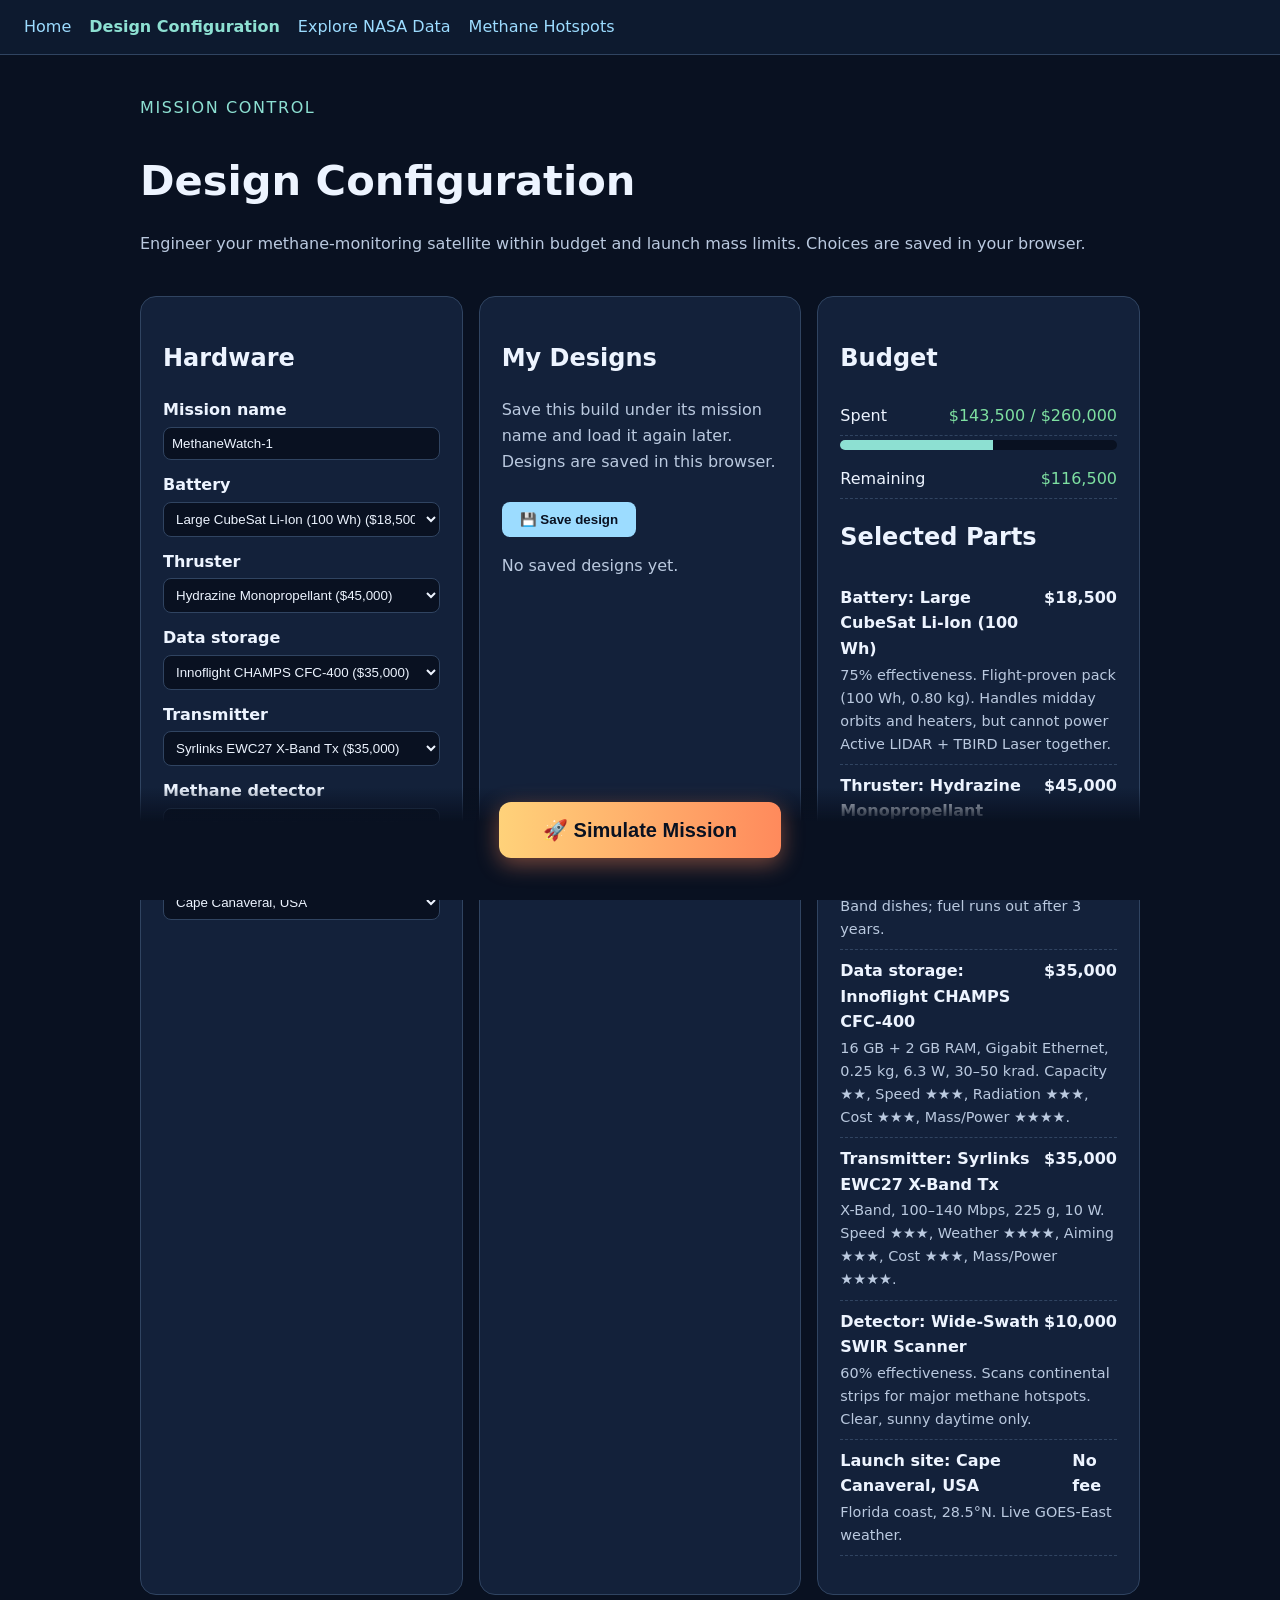
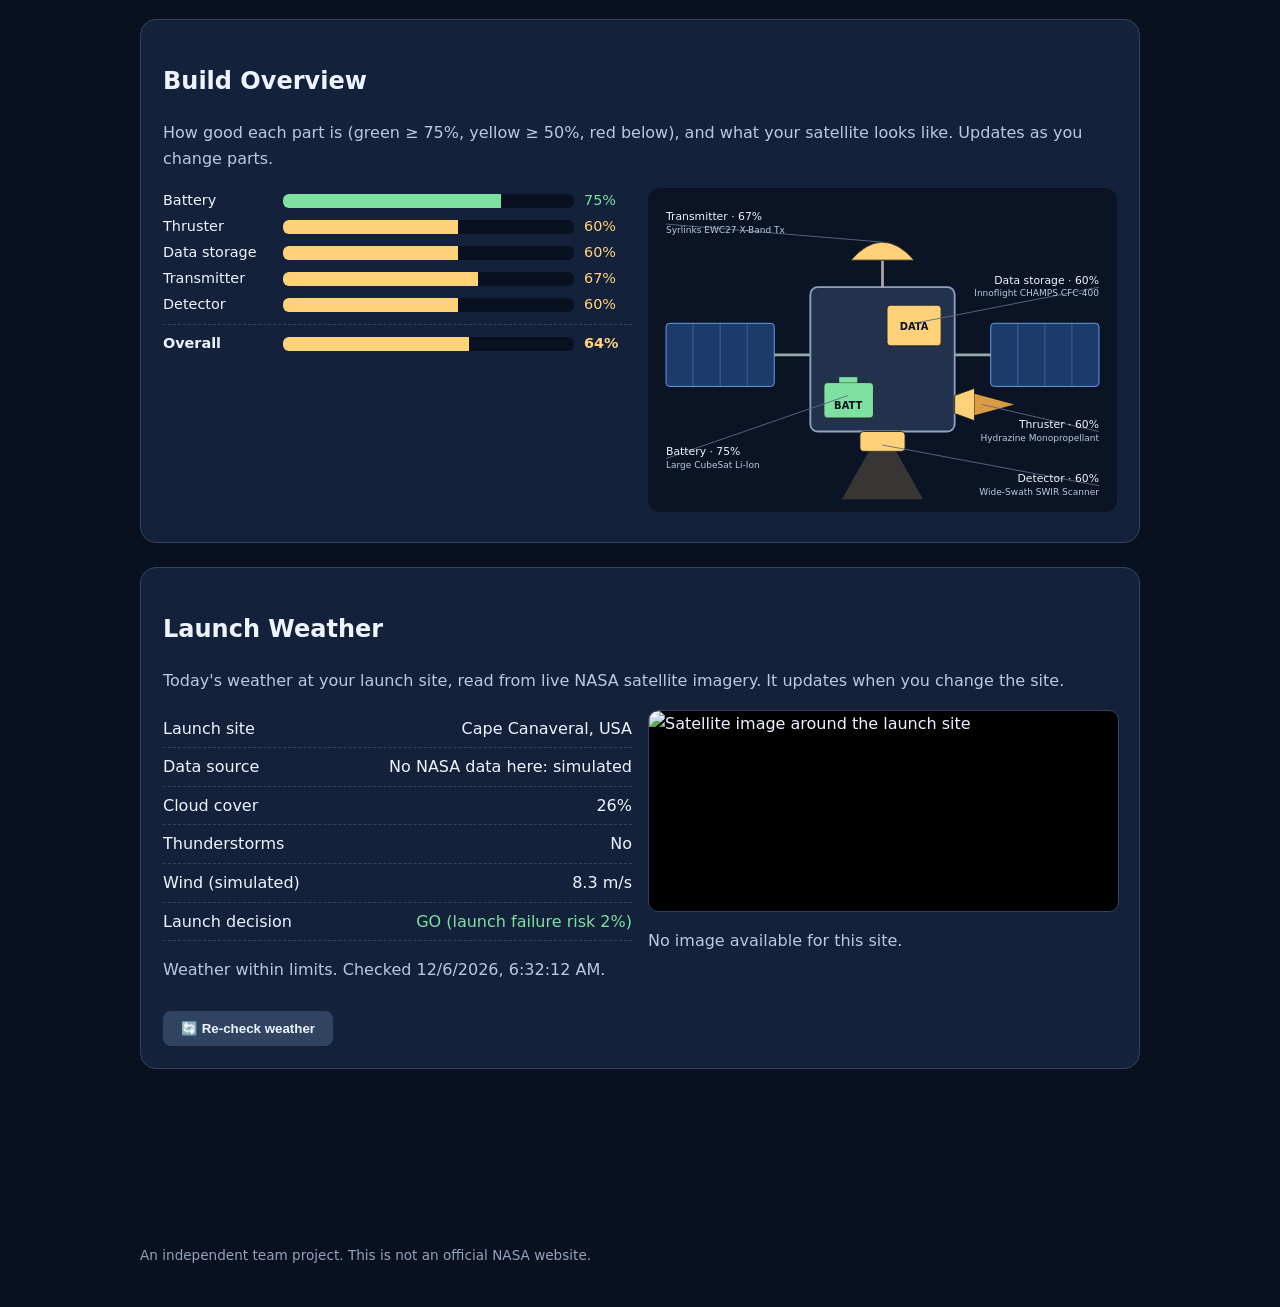
==== design.html @ 1fe0695a "Design page: larger, always-visible Simulate Mission button" ====
<!DOCTYPE html>
<html lang="en">
<head>
  <meta charset="UTF-8">
  <meta name="viewport" content="width=device-width, initial-scale=1">
  <title>Design Configuration | CurioFrontierX</title>
  <link rel="stylesheet" href="assets/styles.css">
</head>
<body>
  <nav>
    <a href="index.html">Home</a>
    <a href="design.html" class="active">Design Configuration</a>
    <a href="nasa-data.html">Explore NASA Data</a>
    <a href="methane.html">Methane Hotspots</a>
  </nav>
  <main>
    <p class="label">Mission Control</p>
    <h1>Design Configuration</h1>
    <p>Engineer your methane-monitoring satellite within budget and launch mass limits. Choices are saved in your browser.</p>

    <div class="grid">
      <section class="panel">
        <h2>Hardware</h2>
        <label for="missionName">Mission name</label>
        <input id="missionName" maxlength="40">
        <label for="battery">Battery</label>
        <select id="battery"></select>
        <label for="thruster">Thruster</label>
        <select id="thruster"></select>
        <label for="storage">Data storage</label>
        <select id="storage"></select>
        <label for="transmitter">Transmitter</label>
        <select id="transmitter"></select>
        <label for="detector">Methane detector</label>
        <select id="detector"></select>
        <label for="site">Launch site</label>
        <select id="site"></select>
      </section>

      <section class="panel">
        <h2>My Designs</h2>
        <p class="muted">Save this build under its mission name and load it again later. Designs are saved in this browser.</p>
        <button id="saveNamedBtn">💾 Save design</button>
        <div id="library"></div>
      </section>

      <section class="panel">
        <h2>Budget</h2>
        <div class="stat"><span>Spent</span><span id="costText"></span></div>
        <div class="bar"><div id="costBar"></div></div>
        <div class="stat"><span>Remaining</span><span id="remainingText"></span></div>

        <h2>Selected Parts</h2>
        <div id="parts"></div>
        <p id="compat" class="bad"></p>
      </section>
    </div>

    <section class="panel">
      <h2>Build Overview</h2>
      <p class="muted">How good each part is (green ≥ 75%, yellow ≥ 50%, red below), and what your satellite looks like. Updates as you change parts.</p>
      <div class="grid">
        <div id="ratings"></div>
        <div id="satDiagram"></div>
      </div>
    </section>

    <section class="panel">
      <h2>Launch Weather</h2>
      <p class="muted">Today's weather at your launch site, read from live NASA satellite imagery. It updates when you change the site.</p>
      <div class="grid">
        <div>
          <div class="stat"><span>Launch site</span><span id="siteText">—</span></div>
          <div class="stat"><span>Data source</span><span id="wSrc">—</span></div>
          <div class="stat"><span>Cloud cover</span><span id="wCloud">—</span></div>
          <div class="stat"><span>Thunderstorms</span><span id="wStorm">—</span></div>
          <div class="stat"><span>Wind (simulated)</span><span id="wWind">—</span></div>
          <div class="stat"><span>Launch decision</span><span id="wVerdict">—</span></div>
          <p id="wReasons" class="muted"></p>
          <button id="weatherBtn" class="secondary">🔄 Re-check weather</button>
        </div>
        <div>
          <img id="wImg" class="map" alt="Satellite image around the launch site">
          <p id="wImgNote" class="muted"></p>
        </div>
      </div>
    </section>

    <div class="launch-bar">
      <button id="simulateBtn" class="big-btn">🚀 Simulate Mission</button>
      <p class="toast" id="toast"></p>
    </div>

    <footer>An independent team project. This is not an official NASA website.</footer>
  </main>
  <script src="assets/sites.js"></script>
  <script src="assets/parts.js"></script>
  <script src="assets/sat-diagram.js"></script>
  <script src="assets/nasa-weather.js"></script>
  <script src="assets/design.js"></script>
  <script src="assets/design-library.js"></script>
</body>
</html>
---- assets/styles.css ----
body { margin: 0; background: #091121; color: #edf4ff; font-family: system-ui, sans-serif; line-height: 1.6; }
main { max-width: 1000px; margin: auto; padding: 40px 24px; }
nav { display: flex; gap: 18px; padding: 14px 24px; background: #0d1a2f; border-bottom: 1px solid #304461; }
nav a { color: #9cdcff; text-decoration: none; }
nav a.active { color: #8de0d2; font-weight: bold; }
h1 { font-size: clamp(1.8rem, 4vw, 2.6rem); margin-bottom: 4px; }
p, .muted { color: #bac9df; }
.label { color: #8de0d2; letter-spacing: .1em; text-transform: uppercase; margin: 0; }
.panel { margin-top: 24px; padding: 22px; background: #13213a; border: 1px solid #304461; border-radius: 16px; }
.grid { display: grid; grid-template-columns: repeat(auto-fit, minmax(260px, 1fr)); gap: 16px; }
label { display: block; margin-top: 12px; font-weight: 600; }
select, input { width: 100%; box-sizing: border-box; margin-top: 4px; padding: 8px; background: #091121; color: #edf4ff; border: 1px solid #304461; border-radius: 8px; }
input[type=checkbox] { width: auto; }
button { margin: 12px 10px 0 0; padding: 10px 18px; background: #9cdcff; color: #091121; border: 0; border-radius: 8px; font-weight: bold; cursor: pointer; }
button.secondary { background: #304461; color: #edf4ff; }
.stat { display: flex; justify-content: space-between; border-bottom: 1px dashed #304461; padding: 6px 0; }
.ok { color: #7ee0a1; } .bad { color: #ff8a8a; } .warn { color: #ffd27a; }
.bar { height: 10px; background: #091121; border-radius: 6px; overflow: hidden; margin: 4px 0 10px; }
.bar > div { height: 100%; background: #8de0d2; transition: width .2s; }
.part { padding: 8px 0; border-bottom: 1px dashed #304461; }
.part-head { display: flex; justify-content: space-between; font-weight: 600; }
.part p { margin: 2px 0 0; font-size: .9rem; }
button:disabled { opacity: .5; cursor: default; }
.legend { margin-top: 14px; padding: 14px 16px; background: #0d1a2f; border: 1px solid #304461; border-radius: 12px; }
.small { font-size: .75rem; }
.rating { display: grid; grid-template-columns: 110px 1fr 48px; align-items: center; gap: 10px; font-size: .9rem; }
.rating .bar { height: 14px; margin: 6px 0; }
.rating.overall { font-weight: bold; border-top: 1px dashed #304461; margin-top: 6px; padding-top: 6px; }
.toast { min-height: 1.4em; color: #8de0d2; }
/* Main call to action: sticks to the bottom of the screen so it's always visible. */
.launch-bar { position: sticky; bottom: 0; z-index: 10; margin-top: 24px; padding: 14px 0; text-align: center;
  background: linear-gradient(to top, #091121 70%, rgba(9, 17, 33, 0)); }
.launch-bar .toast { margin: 6px 0 0; }
.big-btn { margin: 0; padding: 16px 44px; font-size: 1.25rem; border-radius: 12px; color: #091121;
  background: linear-gradient(90deg, #ffd27a, #ff8a5c); box-shadow: 0 6px 22px rgba(255, 138, 92, .45);
  transition: transform .15s, box-shadow .15s; animation: pulse 2.4s ease-in-out infinite; }
.big-btn:hover { transform: translateY(-2px) scale(1.03); box-shadow: 0 10px 28px rgba(255, 138, 92, .6); }
@keyframes pulse { 50% { box-shadow: 0 6px 32px rgba(255, 138, 92, .75); } }
@media (prefers-reduced-motion: reduce) { .big-btn { animation: none; transition: none; } }
.map { width: 100%; border-radius: 10px; border: 1px solid #304461; background: #000; min-height: 200px; display: block; }
footer { margin-top: 40px; color: #92a4bd; font-size: .85rem; }
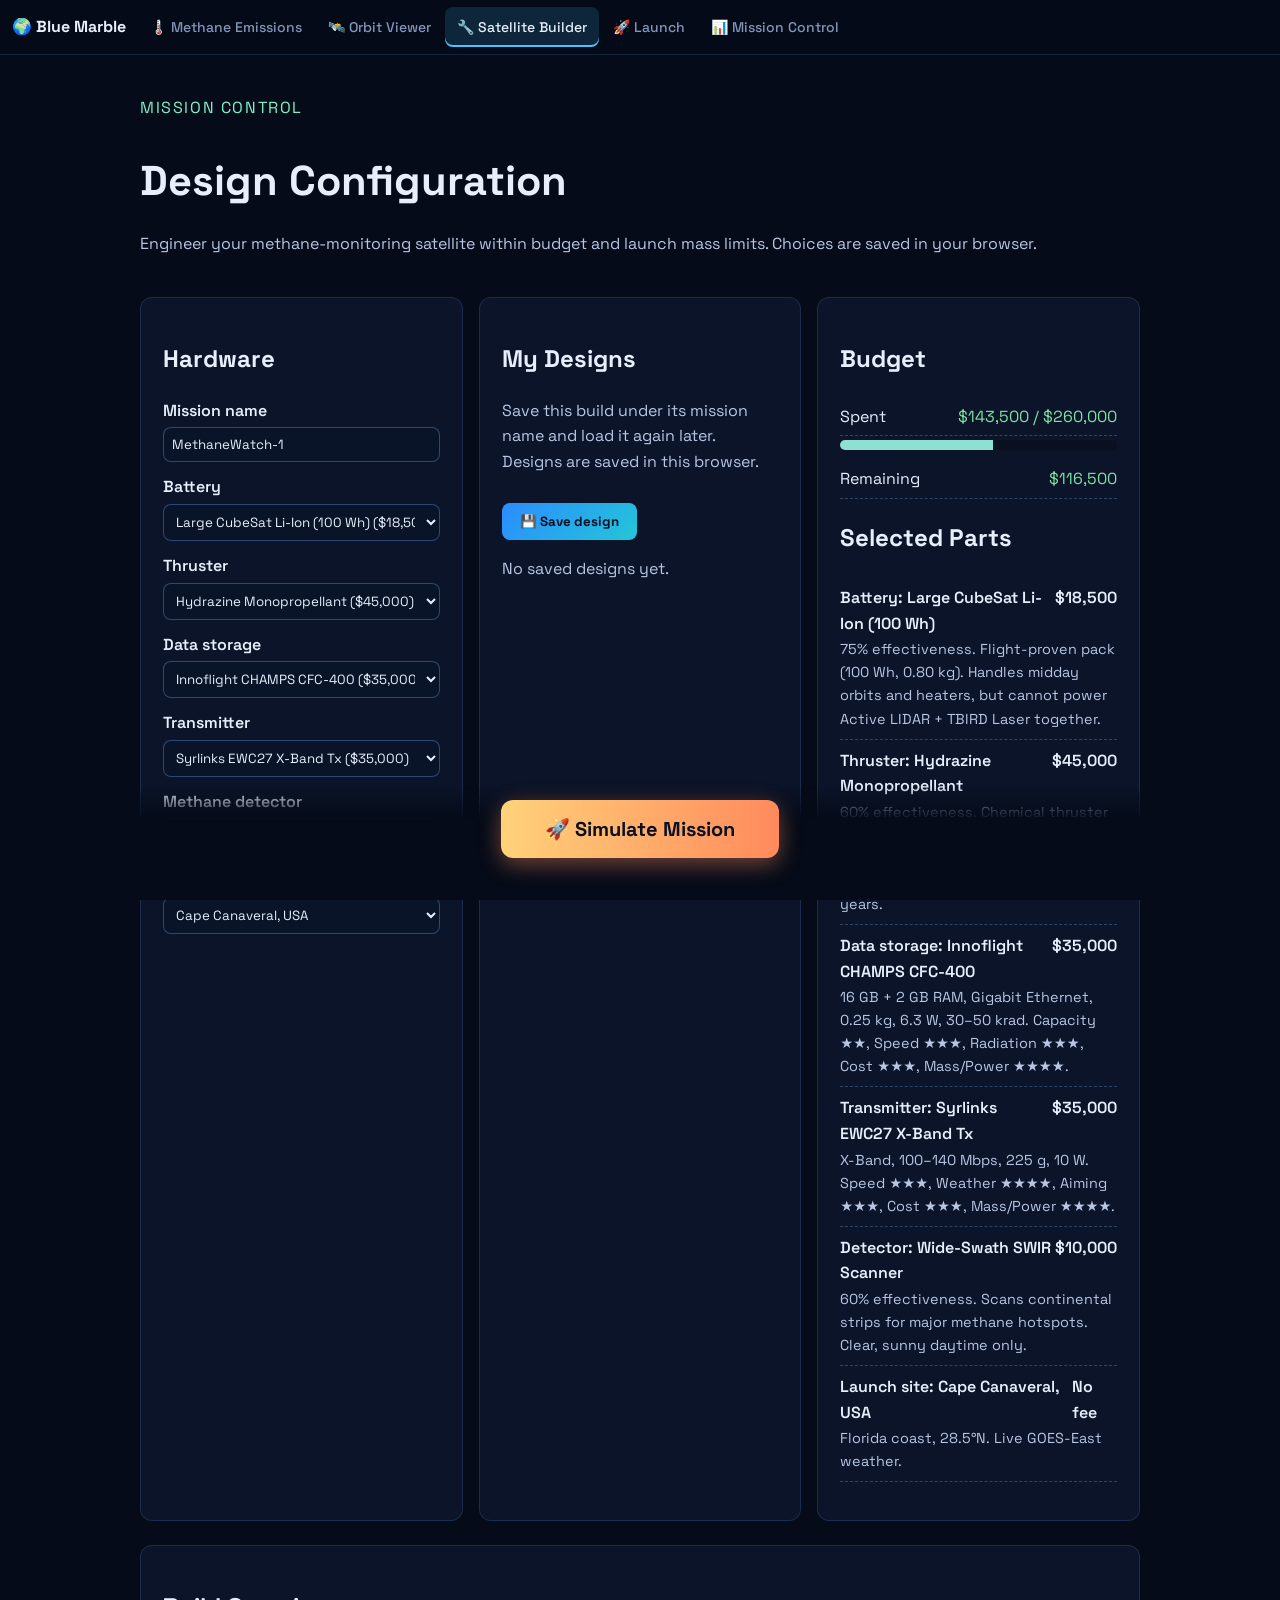
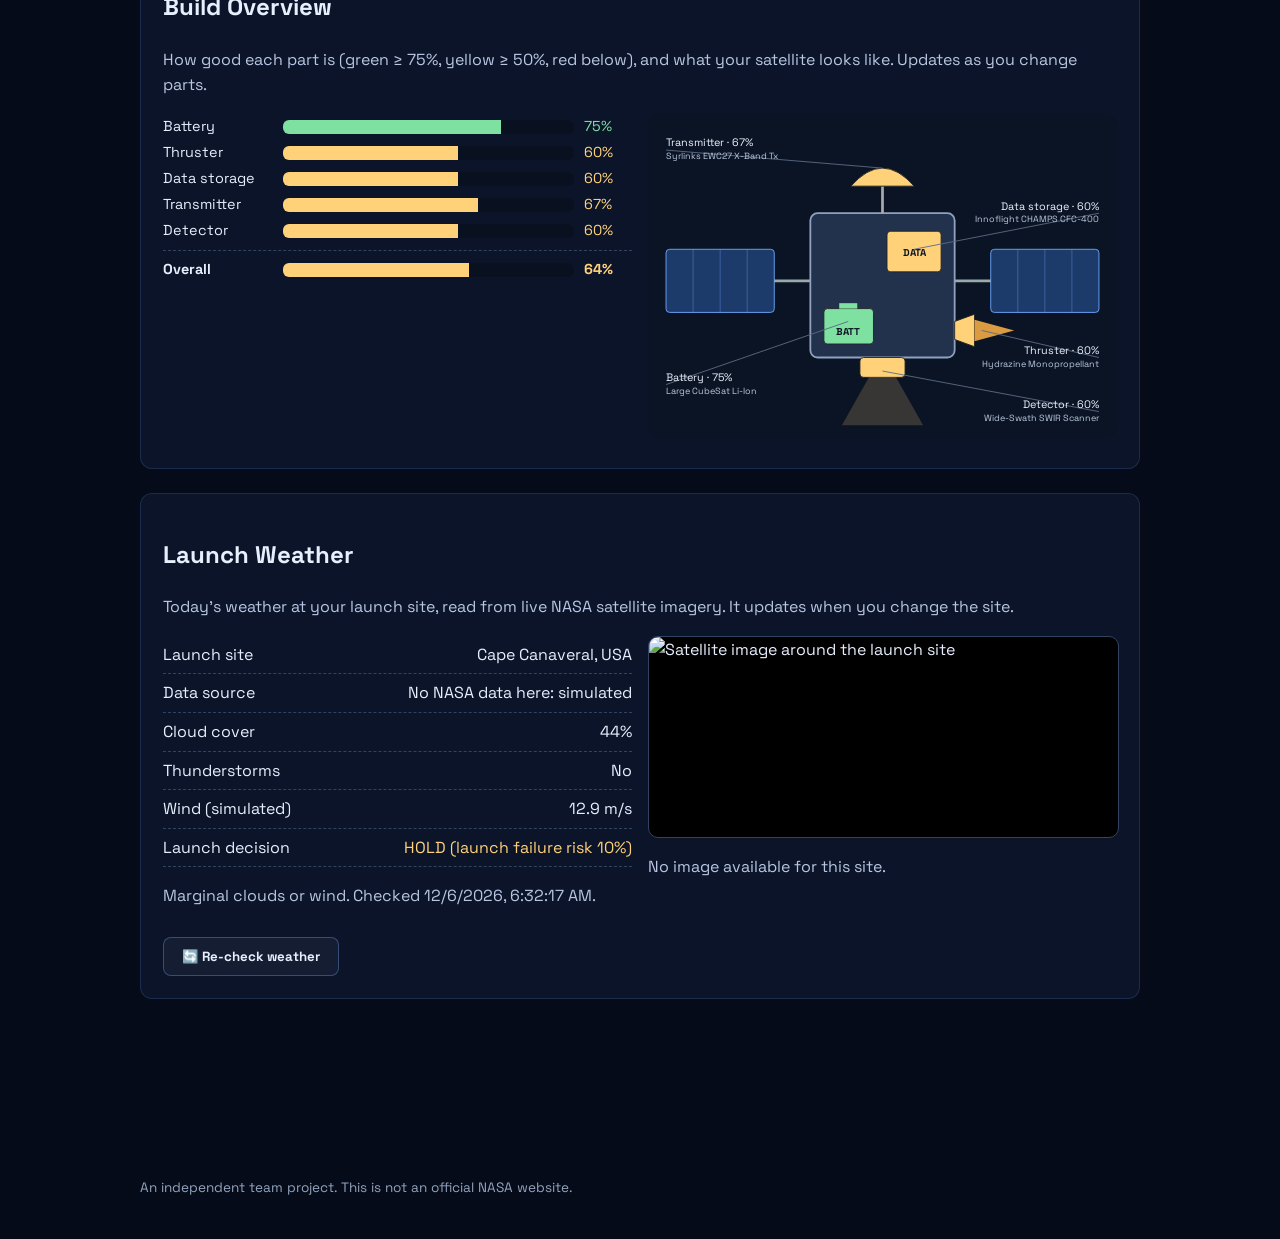
==== commit d02a1e7b: "Design page: match simulation page top bar, tabs and theme" ====
--- a/design.html
+++ b/design.html
@@ -3,16 +3,24 @@
 <head>
   <meta charset="UTF-8">
   <meta name="viewport" content="width=device-width, initial-scale=1">
-  <title>Design Configuration | CurioFrontierX</title>
+  <title>Satellite Builder | Blue Marble</title>
+  <link rel="preconnect" href="https://fonts.googleapis.com">
+  <link rel="preconnect" href="https://fonts.gstatic.com" crossorigin>
+  <link href="https://fonts.googleapis.com/css2?family=Space+Grotesk:wght@400;500;600;700&family=JetBrains+Mono:wght@400;600&display=swap" rel="stylesheet">
   <link rel="stylesheet" href="assets/styles.css">
 </head>
-<body>
-  <nav>
-    <a href="index.html">Home</a>
-    <a href="design.html" class="active">Design Configuration</a>
-    <a href="nasa-data.html">Explore NASA Data</a>
-    <a href="methane.html">Methane Hotspots</a>
-  </nav>
+<body class="game-theme">
+  <!-- Same top bar as simulation.html. Tabs open the simulation on that view (simulation.html?view=...). -->
+  <header class="topbar">
+    <a class="brand" href="index.html" title="Mission: Blue Marble start page">🌍 <span>Blue Marble</span></a>
+    <nav class="tabs" aria-label="Game views">
+      <a class="tab-link" href="simulation.html?view=map">🌡️ <span>Methane Emissions</span></a>
+      <a class="tab-link" href="simulation.html?view=orbit">🛰️ <span>Orbit Viewer</span></a>
+      <a class="tab-link on" href="design.html" aria-current="page">🔧 <span>Satellite Builder</span></a>
+      <a class="tab-link" href="simulation.html?view=launch">🚀 <span>Launch</span></a>
+      <a class="tab-link" href="simulation.html?view=ops">📊 <span>Mission Control</span></a>
+    </nav>
+  </header>
   <main>
     <p class="label">Mission Control</p>
     <h1>Design Configuration</h1>
--- a/assets/styles.css
+++ b/assets/styles.css
@@ -39,3 +39,28 @@
 @media (prefers-reduced-motion: reduce) { .big-btn { animation: none; transition: none; } }
 .map { width: 100%; border-radius: 10px; border: 1px solid #304461; background: #000; min-height: 200px; display: block; }
 footer { margin-top: 40px; color: #92a4bd; font-size: .85rem; }
+
+/* ===== Game theme: matches simulation/css/sim.css (used by design.html) ===== */
+.game-theme { --bg: #050b18; --panel: rgba(12, 22, 44, 0.92); --line: rgba(120, 170, 255, 0.16);
+  --line-strong: rgba(120, 170, 255, 0.34); --text: #e7eefc; --muted: #8396ba; --accent: #4cc3ff;
+  background: var(--bg); color: var(--text); font-family: 'Space Grotesk', system-ui, sans-serif; }
+.game-theme p, .game-theme .muted { color: #b8c6e2; }
+.game-theme .label { color: #7cf2c8; }
+.game-theme .panel { background: var(--panel); border-color: var(--line); border-radius: 12px; }
+.game-theme select, .game-theme input { background: #0a1428; border-color: var(--line-strong); color: var(--text); font-family: inherit; }
+.game-theme button { font-family: inherit; }
+.game-theme button:not(.big-btn):not(.secondary) { background: linear-gradient(135deg, #2b8cff, #23c6d8); color: #031026; }
+.game-theme button.secondary { background: rgba(255, 255, 255, .04); color: var(--text); border: 1px solid var(--line-strong); }
+.game-theme .launch-bar { background: linear-gradient(to top, #050b18 70%, rgba(5, 11, 24, 0)); }
+
+/* Top bar and tabs (same look as the simulation page) */
+.topbar { position: sticky; top: 0; z-index: 1000; display: flex; align-items: center; gap: 12px; height: 54px; padding: 0 12px;
+  background: rgba(5, 11, 24, .96); border-bottom: 1px solid var(--line); backdrop-filter: blur(10px); }
+.topbar .brand { font-weight: 700; font-size: 16px; white-space: nowrap; color: var(--text); text-decoration: none; }
+.topbar .brand:hover span { text-decoration: underline; }
+.topbar nav.tabs { display: flex; gap: 2px; flex: 1; padding: 0; background: none; border: 0; overflow-x: auto; scrollbar-width: none; }
+.topbar nav.tabs::-webkit-scrollbar { display: none; }
+.topbar .tab-link { display: inline-flex; align-items: center; gap: 4px; padding: 9px 12px; border-radius: 8px; white-space: nowrap;
+  color: var(--muted); font-weight: 500; font-size: 14px; text-decoration: none; }
+.topbar .tab-link:hover { color: var(--text); background: rgba(255, 255, 255, .04); }
+.topbar .tab-link.on { color: var(--text); background: rgba(76, 195, 255, .15); box-shadow: inset 0 -2px 0 var(--accent); }
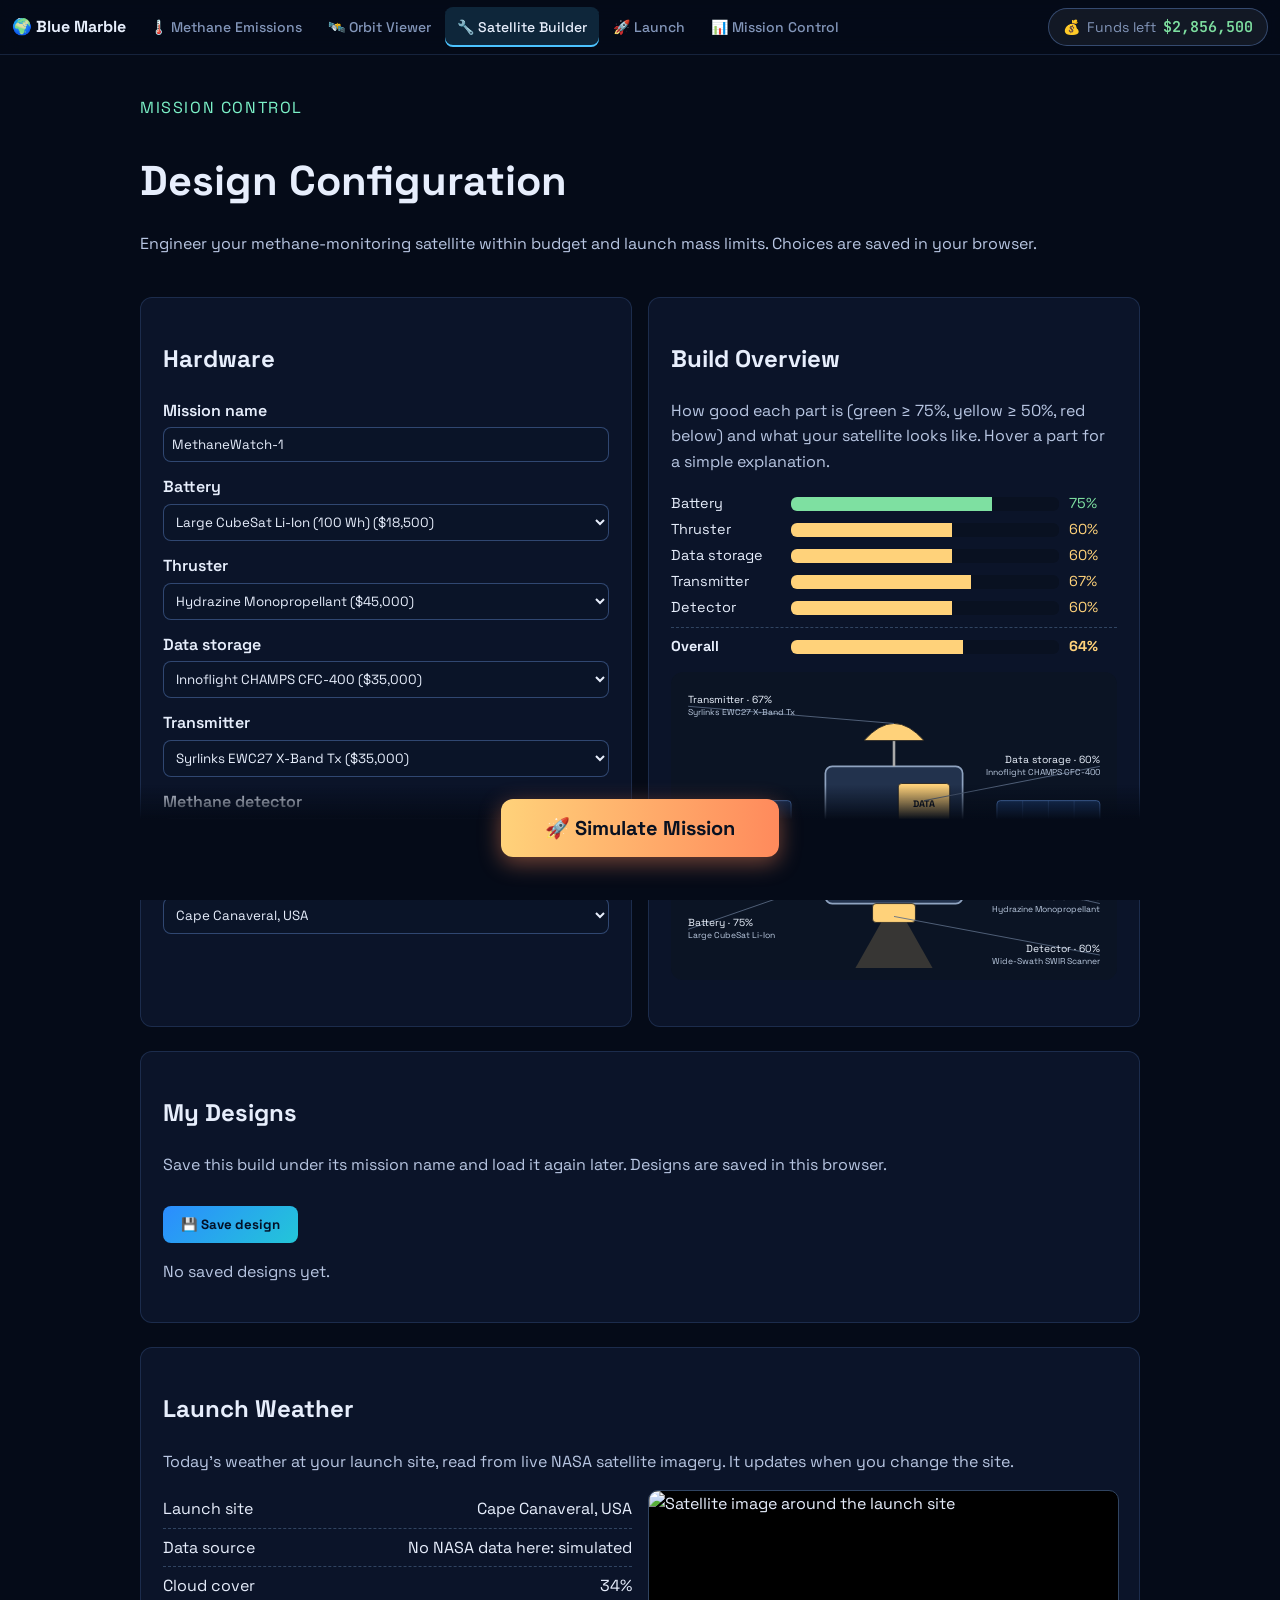
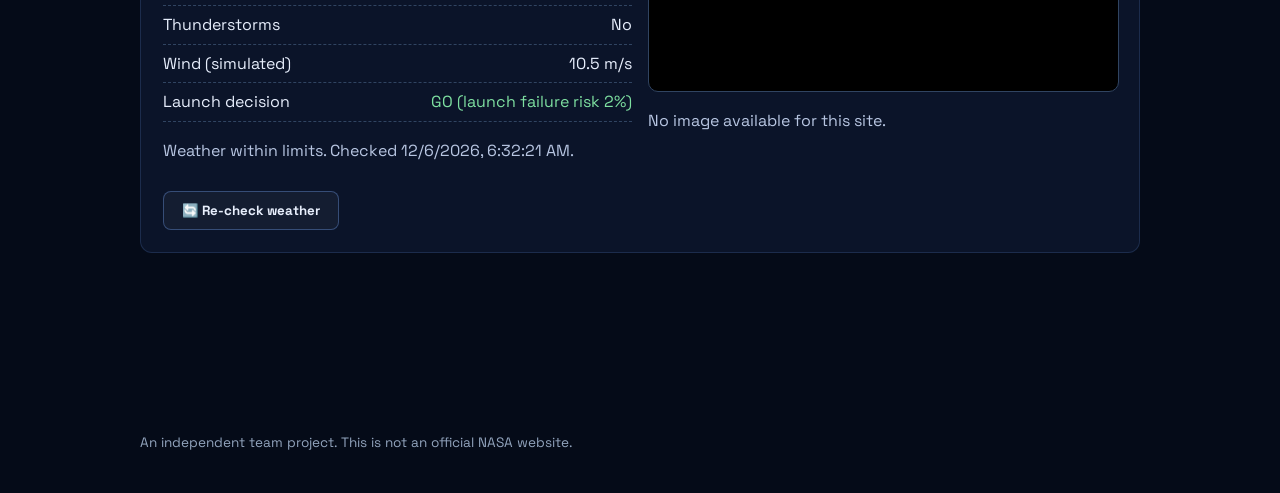
==== commit 1ac1ffbf: "Design page: shared agency budget in top bar, hover notes for parts, simpler layout" ====
--- a/design.html
+++ b/design.html
@@ -20,6 +20,11 @@
       <a class="tab-link" href="simulation.html?view=launch">🚀 <span>Launch</span></a>
       <a class="tab-link" href="simulation.html?view=ops">📊 <span>Mission Control</span></a>
     </nav>
+    <div class="budget-pill" id="topBudgetPill" title="Agency funds left after parts">
+      <span>💰</span>
+      <span class="budget-label">Funds left</span>
+      <b id="topBudget" class="mono">—</b>
+    </div>
   </header>
   <main>
     <p class="label">Mission Control</p>
@@ -46,31 +51,19 @@
       </section>
 
       <section class="panel">
-        <h2>My Designs</h2>
-        <p class="muted">Save this build under its mission name and load it again later. Designs are saved in this browser.</p>
-        <button id="saveNamedBtn">💾 Save design</button>
-        <div id="library"></div>
-      </section>
-
-      <section class="panel">
-        <h2>Budget</h2>
-        <div class="stat"><span>Spent</span><span id="costText"></span></div>
-        <div class="bar"><div id="costBar"></div></div>
-        <div class="stat"><span>Remaining</span><span id="remainingText"></span></div>
-
-        <h2>Selected Parts</h2>
-        <div id="parts"></div>
+        <h2>Build Overview</h2>
+        <p class="muted">How good each part is (green ≥ 75%, yellow ≥ 50%, red below) and what your satellite looks like. Hover a part for a simple explanation.</p>
+        <div id="ratings"></div>
+        <div id="satDiagram" style="margin-top:12px"></div>
         <p id="compat" class="bad"></p>
       </section>
     </div>
 
     <section class="panel">
-      <h2>Build Overview</h2>
-      <p class="muted">How good each part is (green ≥ 75%, yellow ≥ 50%, red below), and what your satellite looks like. Updates as you change parts.</p>
-      <div class="grid">
-        <div id="ratings"></div>
-        <div id="satDiagram"></div>
-      </div>
+      <h2>My Designs</h2>
+      <p class="muted">Save this build under its mission name and load it again later. Designs are saved in this browser.</p>
+      <button id="saveNamedBtn">💾 Save design</button>
+      <div id="library"></div>
     </section>
 
     <section class="panel">
@@ -104,6 +97,7 @@
   <script src="assets/sites.js"></script>
   <script src="assets/parts.js"></script>
   <script src="assets/sat-diagram.js"></script>
+  <script src="assets/part-notes.js"></script>
   <script src="assets/nasa-weather.js"></script>
   <script src="assets/design.js"></script>
   <script src="assets/design-library.js"></script>
--- a/assets/styles.css
+++ b/assets/styles.css
@@ -64,3 +64,20 @@
   color: var(--muted); font-weight: 500; font-size: 14px; text-decoration: none; }
 .topbar .tab-link:hover { color: var(--text); background: rgba(255, 255, 255, .04); }
 .topbar .tab-link.on { color: var(--text); background: rgba(76, 195, 255, .15); box-shadow: inset 0 -2px 0 var(--accent); }
+/* Budget pill on the right of the top bar (same look as the simulation's stat pills) */
+.budget-pill { display: flex; align-items: center; gap: 7px; margin-left: auto; padding: 6px 14px; border-radius: 999px; white-space: nowrap;
+  background: rgba(255, 255, 255, .06); border: 1px solid var(--line-strong); font-size: 14px; }
+.budget-pill b { font-size: 15px; font-weight: 600; }
+.budget-pill .budget-label { color: var(--muted); }
+.mono { font-family: 'JetBrains Mono', ui-monospace, monospace; }
+@media (max-width: 760px) { .budget-pill .budget-label { display: none; } }
+/* Hover notes explaining each part in simple words (assets/part-notes.js) */
+[data-note-cat] { cursor: help; }
+select[data-note-cat] { cursor: pointer; }
+.part-note { position: fixed; z-index: 2000; max-width: 300px; padding: 10px 12px; border-radius: 10px; pointer-events: none;
+  background: #0c1630; border: 1px solid rgba(120, 170, 255, .34); box-shadow: 0 8px 24px rgba(0, 0, 0, .5);
+  color: #e7eefc; font-size: 13px; line-height: 1.45; }
+.part-note p { margin: 6px 0 0; color: #e7eefc; }
+.part-note .note-title { font-weight: 700; }
+.part-note .note-rating { font-size: 12px; color: #7cf2c8; }
+.part-note .note-cat { font-size: 12px; color: #8396ba; border-top: 1px dashed rgba(120, 170, 255, .2); padding-top: 6px; }
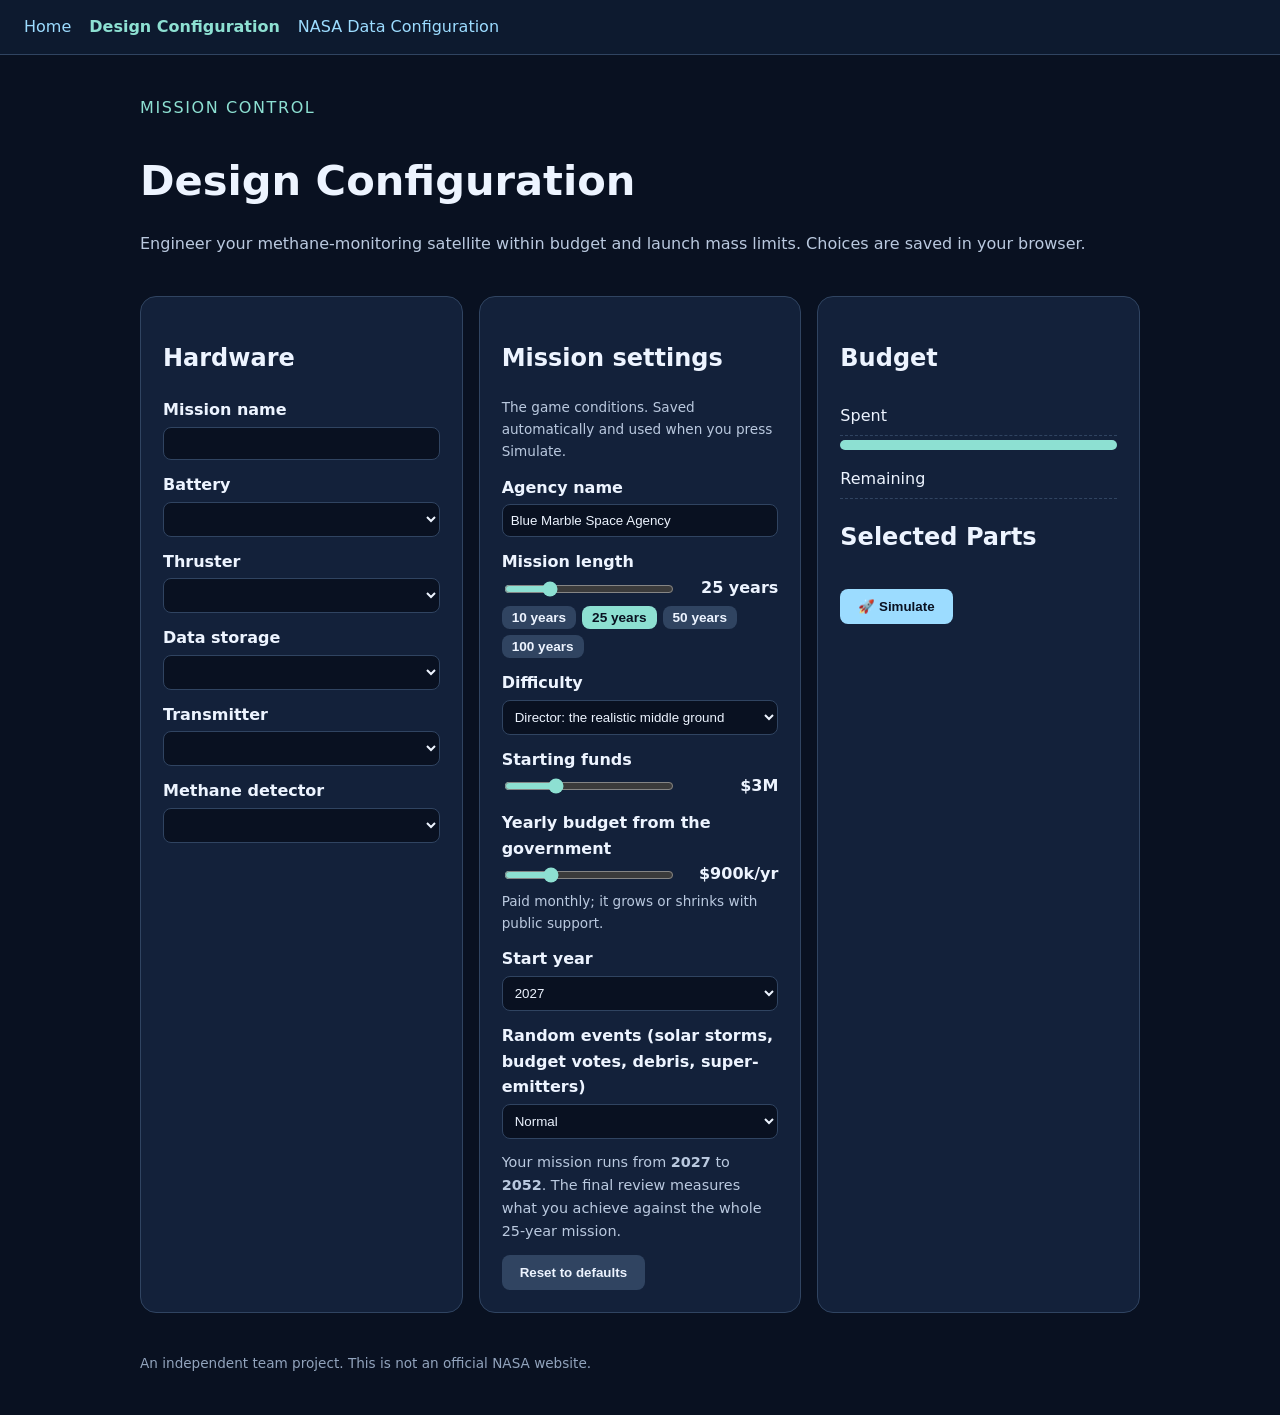
==== commit 6c23bc77: "Updates to simulation and feedback" ====
--- a/design.html
+++ b/design.html
@@ -3,29 +3,15 @@
 <head>
   <meta charset="UTF-8">
   <meta name="viewport" content="width=device-width, initial-scale=1">
-  <title>Satellite Builder | Blue Marble</title>
-  <link rel="preconnect" href="https://fonts.googleapis.com">
-  <link rel="preconnect" href="https://fonts.gstatic.com" crossorigin>
-  <link href="https://fonts.googleapis.com/css2?family=Space+Grotesk:wght@400;500;600;700&family=JetBrains+Mono:wght@400;600&display=swap" rel="stylesheet">
+  <title>Design Configuration | CurioFrontierX</title>
   <link rel="stylesheet" href="assets/styles.css">
 </head>
-<body class="game-theme">
-  <!-- Same top bar as simulation.html. Tabs open the simulation on that view (simulation.html?view=...). -->
-  <header class="topbar">
-    <a class="brand" href="index.html" title="Mission: Blue Marble start page">🌍 <span>Blue Marble</span></a>
-    <nav class="tabs" aria-label="Game views">
-      <a class="tab-link" href="simulation.html?view=map">🌡️ <span>Methane Emissions</span></a>
-      <a class="tab-link" href="simulation.html?view=orbit">🛰️ <span>Orbit Viewer</span></a>
-      <a class="tab-link on" href="design.html" aria-current="page">🔧 <span>Satellite Builder</span></a>
-      <a class="tab-link" href="simulation.html?view=launch">🚀 <span>Launch</span></a>
-      <a class="tab-link" href="simulation.html?view=ops">📊 <span>Mission Control</span></a>
-    </nav>
-    <div class="budget-pill" id="topBudgetPill" title="Agency funds left after parts">
-      <span>💰</span>
-      <span class="budget-label">Funds left</span>
-      <b id="topBudget" class="mono">—</b>
-    </div>
-  </header>
+<body>
+  <nav>
+    <a href="index.html">Home</a>
+    <a href="design.html" class="active">Design Configuration</a>
+    <a href="nasa-data.html">NASA Data Configuration</a>
+  </nav>
   <main>
     <p class="label">Mission Control</p>
     <h1>Design Configuration</h1>
@@ -46,60 +32,30 @@
         <select id="transmitter"></select>
         <label for="detector">Methane detector</label>
         <select id="detector"></select>
-        <label for="site">Launch site</label>
-        <select id="site"></select>
       </section>
 
+      <!-- Mission settings (game conditions for the simulation): simulation/settings/mission-settings.js -->
+      <section class="panel" id="mission-settings"></section>
+
       <section class="panel">
-        <h2>Build Overview</h2>
-        <p class="muted">How good each part is (green ≥ 75%, yellow ≥ 50%, red below) and what your satellite looks like. Hover a part for a simple explanation.</p>
-        <div id="ratings"></div>
-        <div id="satDiagram" style="margin-top:12px"></div>
-        <p id="compat" class="bad"></p>
+        <h2>Budget</h2>
+        <div class="stat"><span>Spent</span><span id="costText"></span></div>
+        <div class="bar"><div id="costBar"></div></div>
+        <div class="stat"><span>Remaining</span><span id="remainingText"></span></div>
+
+        <h2>Selected Parts</h2>
+        <div id="parts"></div>
+
+        <button id="simulateBtn">🚀 Simulate</button>
+        <p class="toast" id="toast"></p>
       </section>
-    </div>
-
-    <section class="panel">
-      <h2>My Designs</h2>
-      <p class="muted">Save this build under its mission name and load it again later. Designs are saved in this browser.</p>
-      <button id="saveNamedBtn">💾 Save design</button>
-      <div id="library"></div>
-    </section>
-
-    <section class="panel">
-      <h2>Launch Weather</h2>
-      <p class="muted">Today's weather at your launch site, read from live NASA satellite imagery. It updates when you change the site.</p>
-      <div class="grid">
-        <div>
-          <div class="stat"><span>Launch site</span><span id="siteText">—</span></div>
-          <div class="stat"><span>Data source</span><span id="wSrc">—</span></div>
-          <div class="stat"><span>Cloud cover</span><span id="wCloud">—</span></div>
-          <div class="stat"><span>Thunderstorms</span><span id="wStorm">—</span></div>
-          <div class="stat"><span>Wind (simulated)</span><span id="wWind">—</span></div>
-          <div class="stat"><span>Launch decision</span><span id="wVerdict">—</span></div>
-          <p id="wReasons" class="muted"></p>
-          <button id="weatherBtn" class="secondary">🔄 Re-check weather</button>
-        </div>
-        <div>
-          <img id="wImg" class="map" alt="Satellite image around the launch site">
-          <p id="wImgNote" class="muted"></p>
-        </div>
-      </div>
-    </section>
-
-    <div class="launch-bar">
-      <button id="simulateBtn" class="big-btn">🚀 Simulate Mission</button>
-      <p class="toast" id="toast"></p>
     </div>
 
     <footer>An independent team project. This is not an official NASA website.</footer>
   </main>
-  <script src="assets/sites.js"></script>
   <script src="assets/parts.js"></script>
-  <script src="assets/sat-diagram.js"></script>
-  <script src="assets/part-notes.js"></script>
-  <script src="assets/nasa-weather.js"></script>
   <script src="assets/design.js"></script>
-  <script src="assets/design-library.js"></script>
+  <script src="simulation/js/config.js"></script>
+  <script src="simulation/settings/mission-settings.js"></script>
 </body>
 </html>
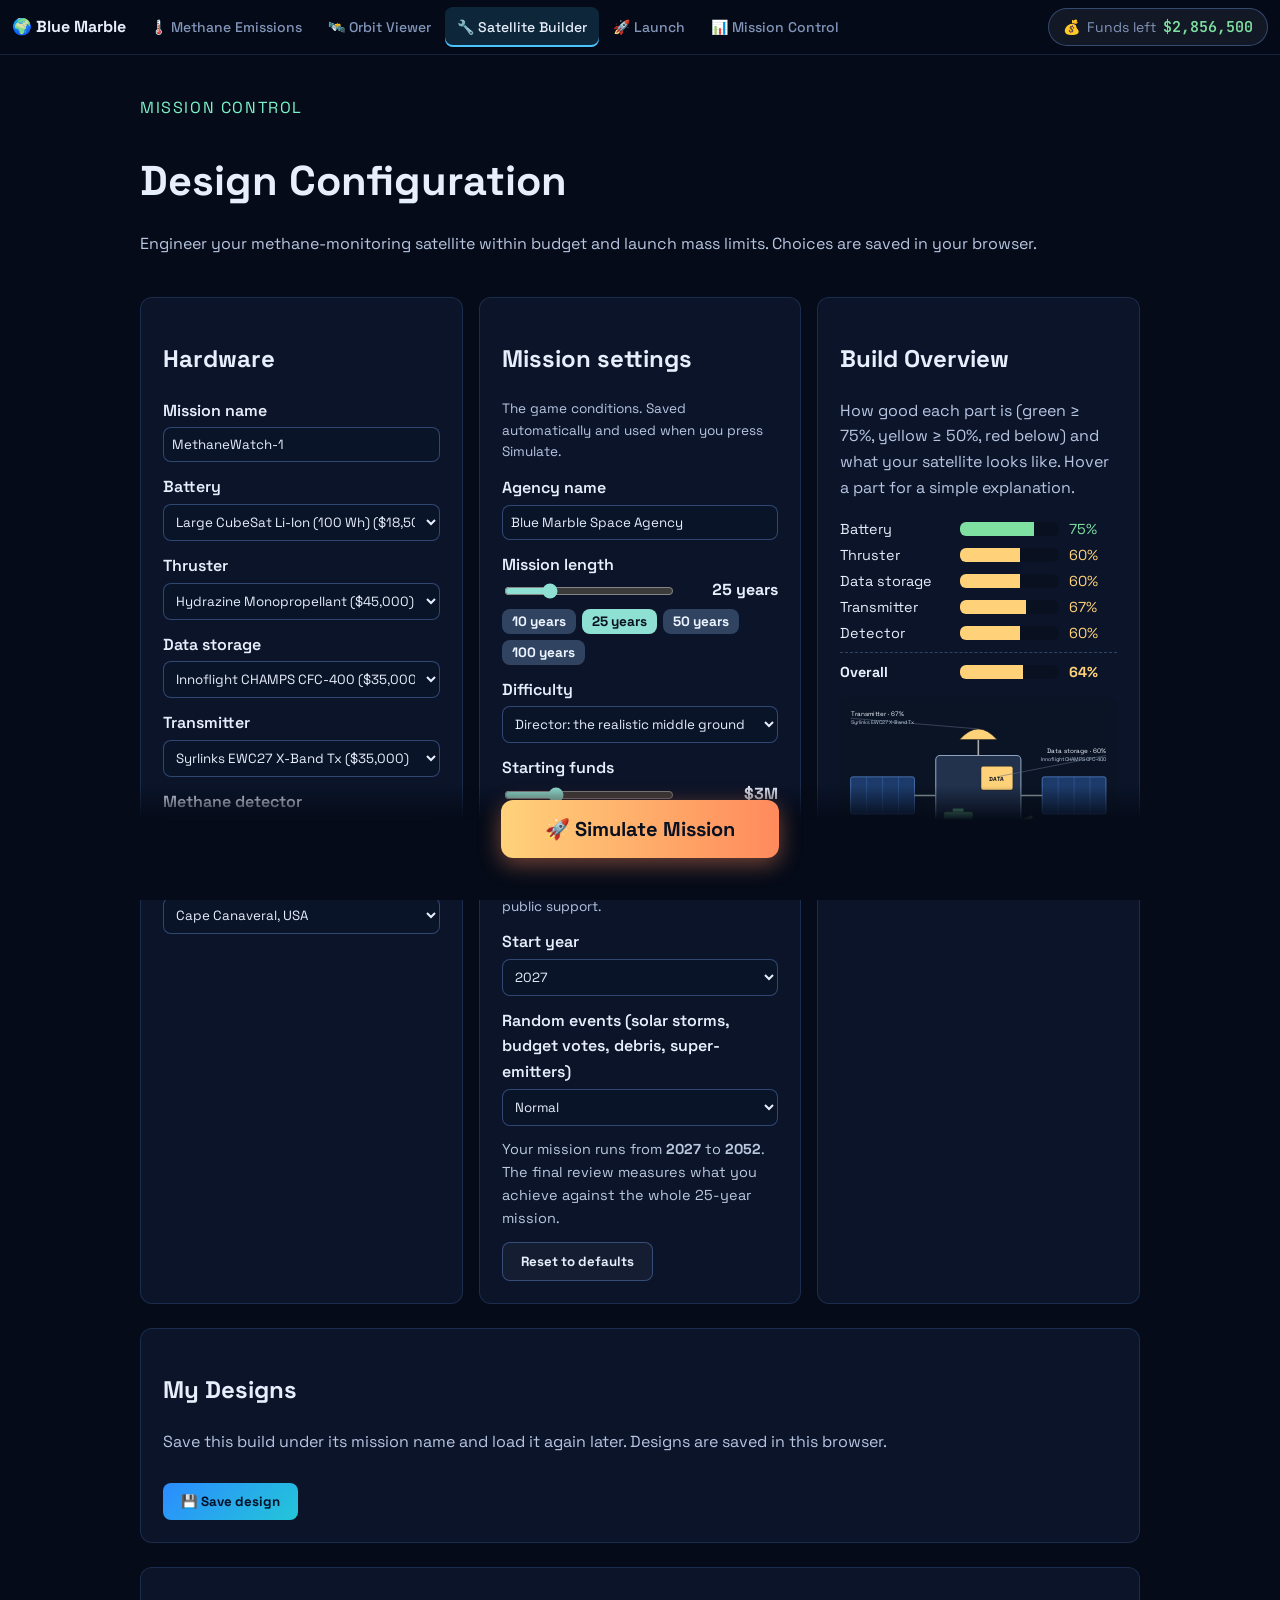
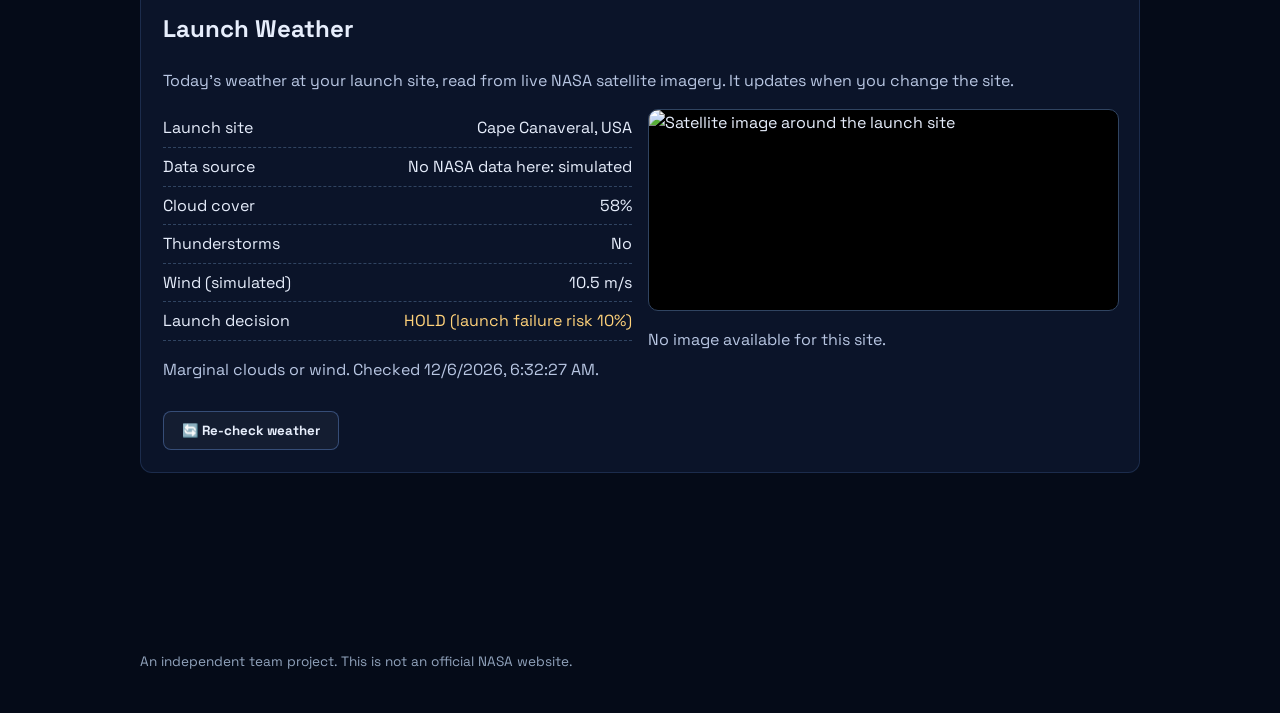
==== commit 3f36b5b2: "Merge branch 'main' into feature/simulation" ====
--- a/design.html
+++ b/design.html
@@ -3,15 +3,29 @@
 <head>
   <meta charset="UTF-8">
   <meta name="viewport" content="width=device-width, initial-scale=1">
-  <title>Design Configuration | CurioFrontierX</title>
+  <title>Satellite Builder | Blue Marble</title>
+  <link rel="preconnect" href="https://fonts.googleapis.com">
+  <link rel="preconnect" href="https://fonts.gstatic.com" crossorigin>
+  <link href="https://fonts.googleapis.com/css2?family=Space+Grotesk:wght@400;500;600;700&family=JetBrains+Mono:wght@400;600&display=swap" rel="stylesheet">
   <link rel="stylesheet" href="assets/styles.css">
 </head>
-<body>
-  <nav>
-    <a href="index.html">Home</a>
-    <a href="design.html" class="active">Design Configuration</a>
-    <a href="nasa-data.html">NASA Data Configuration</a>
-  </nav>
+<body class="game-theme">
+  <!-- Same top bar as simulation.html. Tabs open the simulation on that view (simulation.html?view=...). -->
+  <header class="topbar">
+    <a class="brand" href="index.html" title="Mission: Blue Marble start page">🌍 <span>Blue Marble</span></a>
+    <nav class="tabs" aria-label="Game views">
+      <a class="tab-link" href="simulation.html?view=map">🌡️ <span>Methane Emissions</span></a>
+      <a class="tab-link" href="simulation.html?view=orbit">🛰️ <span>Orbit Viewer</span></a>
+      <a class="tab-link on" href="design.html" aria-current="page">🔧 <span>Satellite Builder</span></a>
+      <a class="tab-link" href="simulation.html?view=launch">🚀 <span>Launch</span></a>
+      <a class="tab-link" href="simulation.html?view=ops">📊 <span>Mission Control</span></a>
+    </nav>
+    <div class="budget-pill" id="topBudgetPill" title="Agency funds left after parts">
+      <span>💰</span>
+      <span class="budget-label">Funds left</span>
+      <b id="topBudget" class="mono">—</b>
+    </div>
+  </header>
   <main>
     <p class="label">Mission Control</p>
     <h1>Design Configuration</h1>
@@ -32,28 +46,62 @@
         <select id="transmitter"></select>
         <label for="detector">Methane detector</label>
         <select id="detector"></select>
+        <label for="site">Launch site</label>
+        <select id="site"></select>
       </section>
 
       <!-- Mission settings (game conditions for the simulation): simulation/settings/mission-settings.js -->
       <section class="panel" id="mission-settings"></section>
 
       <section class="panel">
-        <h2>Budget</h2>
-        <div class="stat"><span>Spent</span><span id="costText"></span></div>
-        <div class="bar"><div id="costBar"></div></div>
-        <div class="stat"><span>Remaining</span><span id="remainingText"></span></div>
+        <h2>Build Overview</h2>
+        <p class="muted">How good each part is (green ≥ 75%, yellow ≥ 50%, red below) and what your satellite looks like. Hover a part for a simple explanation.</p>
+        <div id="ratings"></div>
+        <div id="satDiagram" style="margin-top:12px"></div>
+        <p id="compat" class="bad"></p>
+      </section>
+    </div>
 
-        <h2>Selected Parts</h2>
-        <div id="parts"></div>
+    <section class="panel">
+      <h2>My Designs</h2>
+      <p class="muted">Save this build under its mission name and load it again later. Designs are saved in this browser.</p>
+      <button id="saveNamedBtn">💾 Save design</button>
+      <div id="library"></div>
+    </section>
 
-        <button id="simulateBtn">🚀 Simulate</button>
-        <p class="toast" id="toast"></p>
-      </section>
+    <section class="panel">
+      <h2>Launch Weather</h2>
+      <p class="muted">Today's weather at your launch site, read from live NASA satellite imagery. It updates when you change the site.</p>
+      <div class="grid">
+        <div>
+          <div class="stat"><span>Launch site</span><span id="siteText">—</span></div>
+          <div class="stat"><span>Data source</span><span id="wSrc">—</span></div>
+          <div class="stat"><span>Cloud cover</span><span id="wCloud">—</span></div>
+          <div class="stat"><span>Thunderstorms</span><span id="wStorm">—</span></div>
+          <div class="stat"><span>Wind (simulated)</span><span id="wWind">—</span></div>
+          <div class="stat"><span>Launch decision</span><span id="wVerdict">—</span></div>
+          <p id="wReasons" class="muted"></p>
+          <button id="weatherBtn" class="secondary">🔄 Re-check weather</button>
+        </div>
+        <div>
+          <img id="wImg" class="map" alt="Satellite image around the launch site">
+          <p id="wImgNote" class="muted"></p>
+        </div>
+      </div>
+    </section>
+
+    <div class="launch-bar">
+      <button id="simulateBtn" class="big-btn">🚀 Simulate Mission</button>
+      <p class="toast" id="toast"></p>
     </div>
 
     <footer>An independent team project. This is not an official NASA website.</footer>
   </main>
+  <script src="assets/sites.js"></script>
   <script src="assets/parts.js"></script>
+  <script src="assets/sat-diagram.js"></script>
+  <script src="assets/part-notes.js"></script>
+  <script src="assets/nasa-weather.js"></script>
   <script src="assets/design.js"></script>
   <script src="simulation/js/config.js"></script>
   <script src="simulation/settings/mission-settings.js"></script>
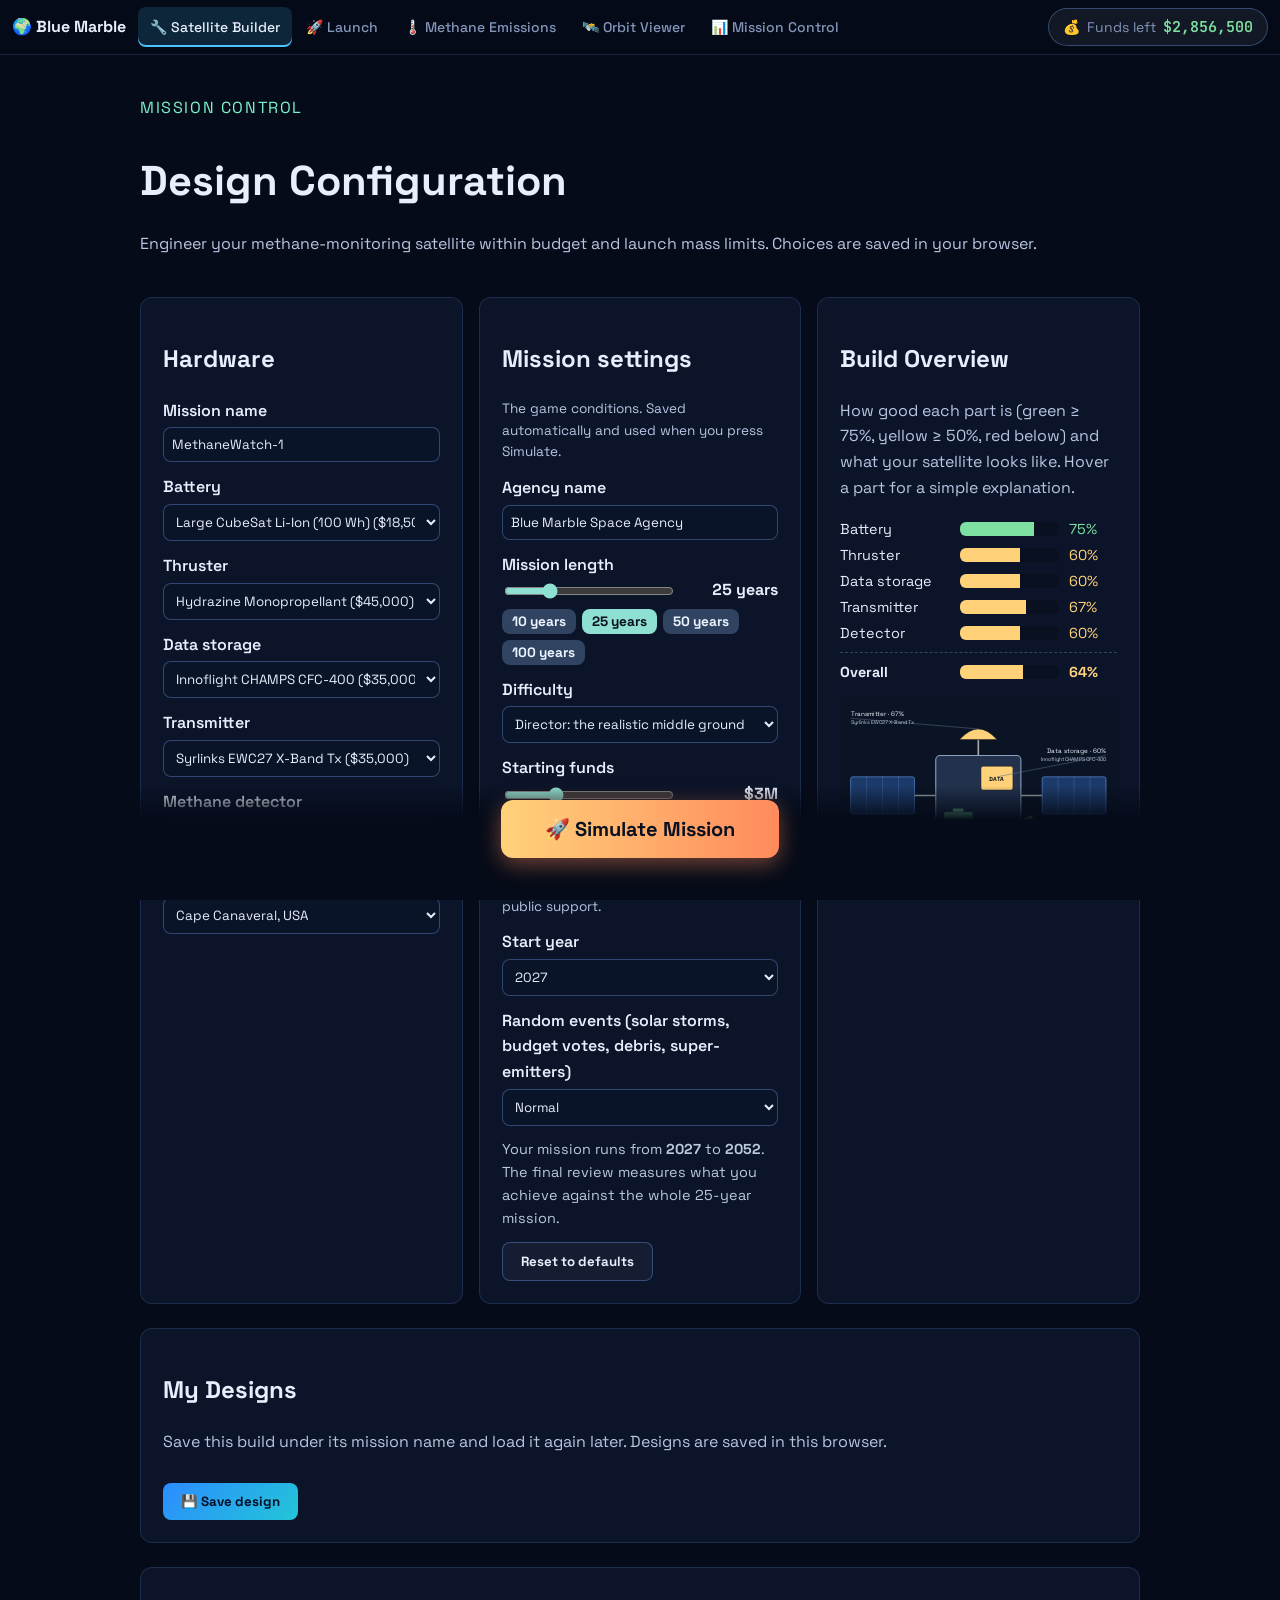
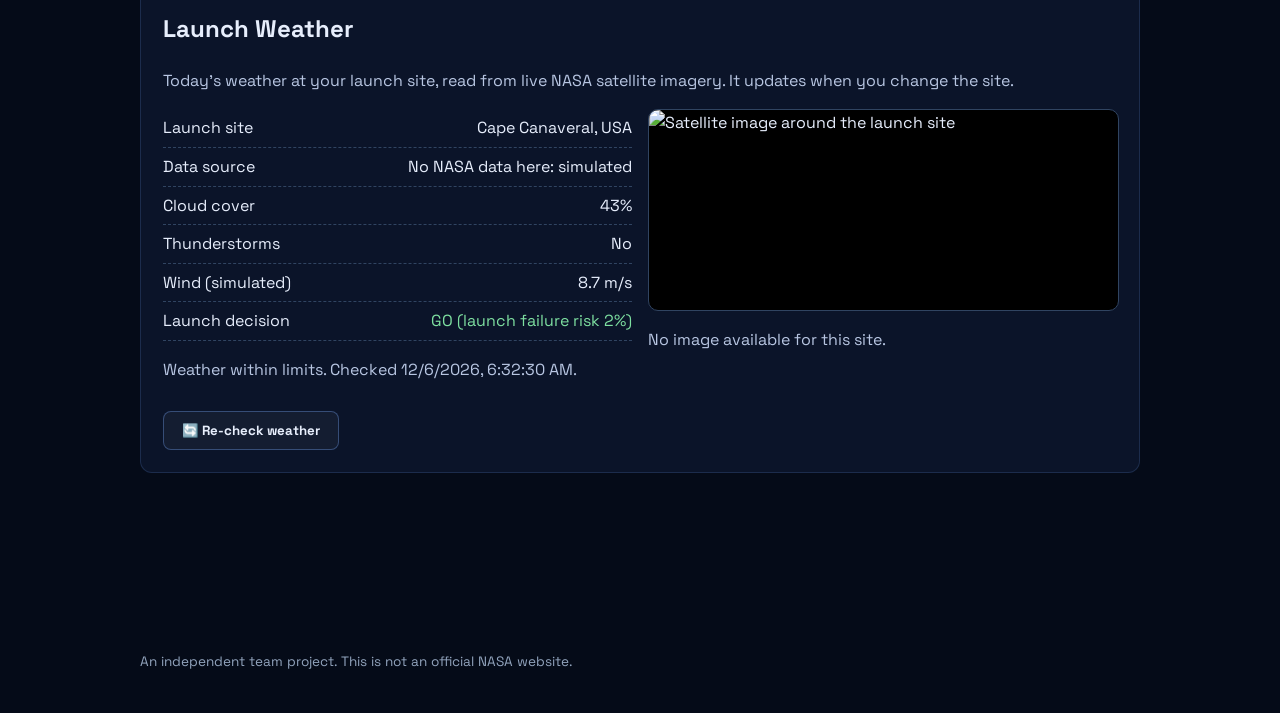
==== commit 3770e6aa: "Reorder top bar tabs: Satellite Builder, Launch, Methane Emissions, Orbit Viewer, Mission Control" ====
--- a/design.html
+++ b/design.html
@@ -14,10 +14,10 @@
   <header class="topbar">
     <a class="brand" href="index.html" title="Mission: Blue Marble start page">🌍 <span>Blue Marble</span></a>
     <nav class="tabs" aria-label="Game views">
+      <a class="tab-link on" href="design.html" aria-current="page">🔧 <span>Satellite Builder</span></a>
+      <a class="tab-link" href="simulation.html?view=launch">🚀 <span>Launch</span></a>
       <a class="tab-link" href="simulation.html?view=map">🌡️ <span>Methane Emissions</span></a>
       <a class="tab-link" href="simulation.html?view=orbit">🛰️ <span>Orbit Viewer</span></a>
-      <a class="tab-link on" href="design.html" aria-current="page">🔧 <span>Satellite Builder</span></a>
-      <a class="tab-link" href="simulation.html?view=launch">🚀 <span>Launch</span></a>
       <a class="tab-link" href="simulation.html?view=ops">📊 <span>Mission Control</span></a>
     </nav>
     <div class="budget-pill" id="topBudgetPill" title="Agency funds left after parts">
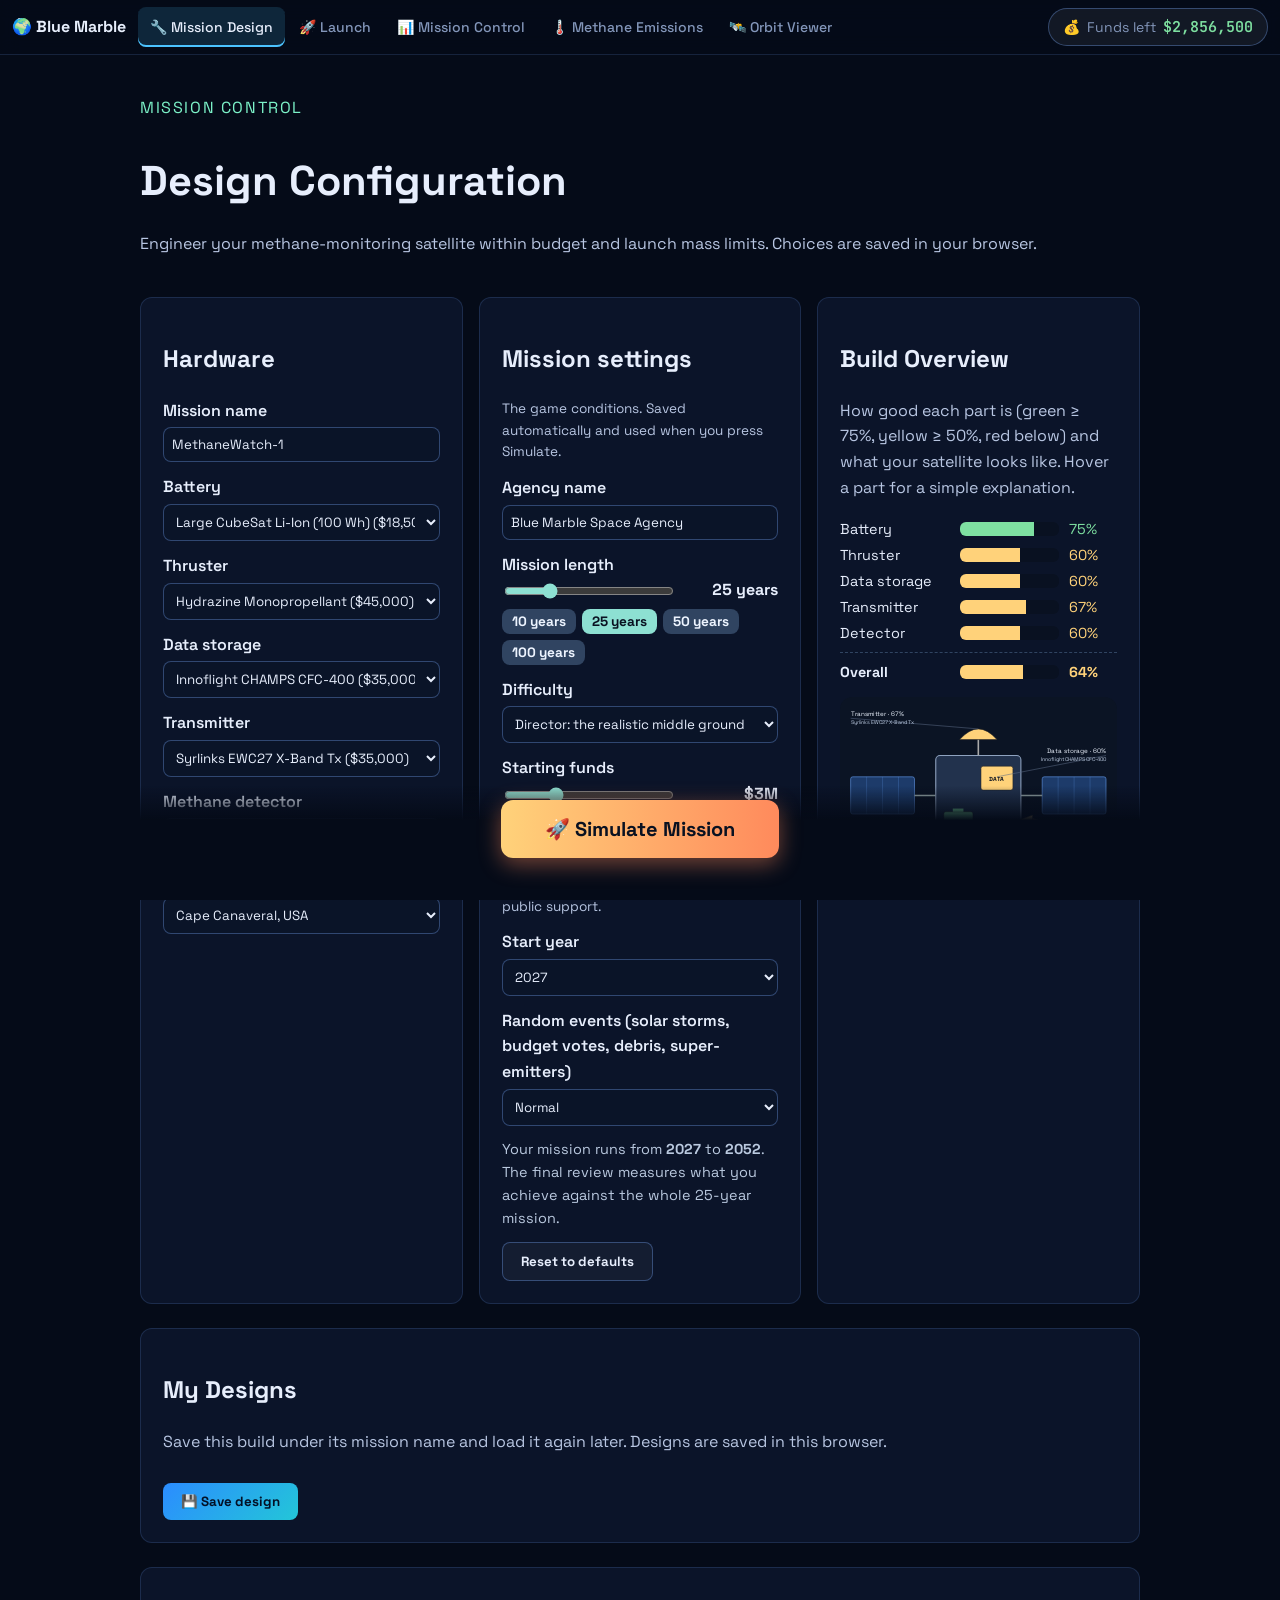
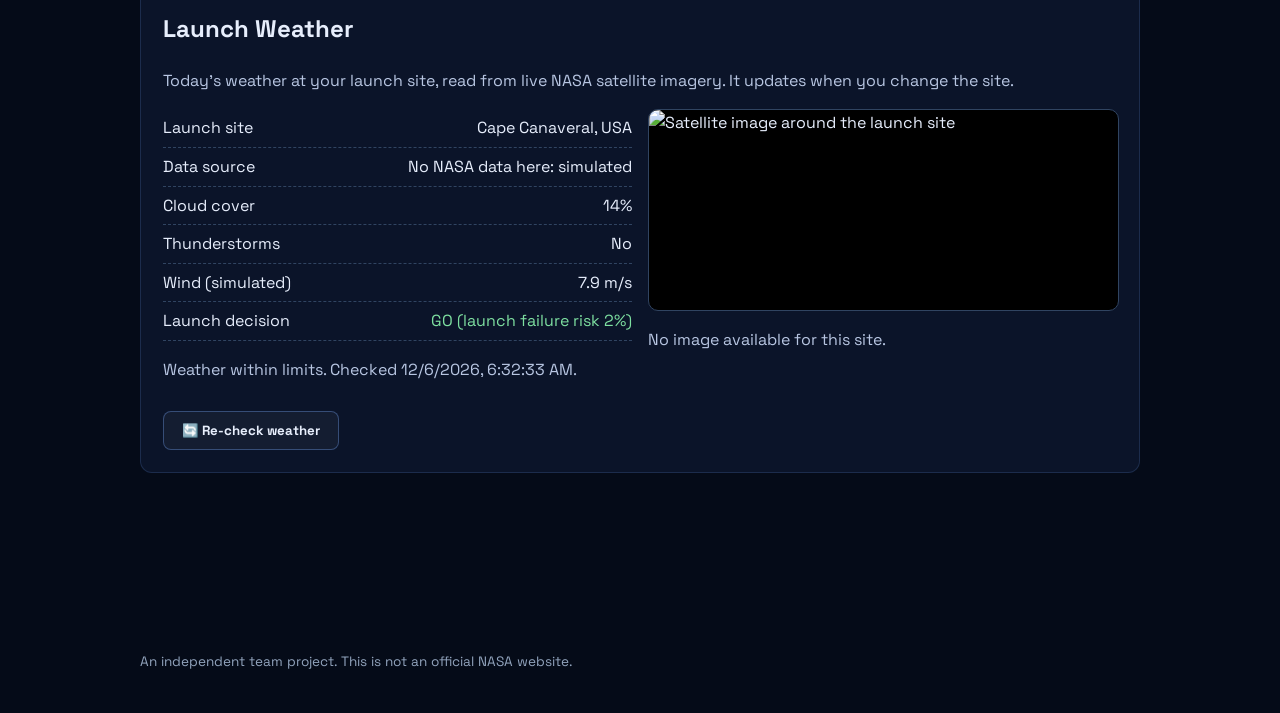
==== commit 2bda97a2: "Minor tweaks and updates" ====
--- a/design.html
+++ b/design.html
@@ -3,7 +3,7 @@
 <head>
   <meta charset="UTF-8">
   <meta name="viewport" content="width=device-width, initial-scale=1">
-  <title>Satellite Builder | Blue Marble</title>
+  <title>Mission Design | Blue Marble</title>
   <link rel="preconnect" href="https://fonts.googleapis.com">
   <link rel="preconnect" href="https://fonts.gstatic.com" crossorigin>
   <link href="https://fonts.googleapis.com/css2?family=Space+Grotesk:wght@400;500;600;700&family=JetBrains+Mono:wght@400;600&display=swap" rel="stylesheet">
@@ -14,11 +14,11 @@
   <header class="topbar">
     <a class="brand" href="index.html" title="Mission: Blue Marble start page">🌍 <span>Blue Marble</span></a>
     <nav class="tabs" aria-label="Game views">
-      <a class="tab-link on" href="design.html" aria-current="page">🔧 <span>Satellite Builder</span></a>
+      <a class="tab-link on" href="design.html" aria-current="page">🔧 <span>Mission Design</span></a>
       <a class="tab-link" href="simulation.html?view=launch">🚀 <span>Launch</span></a>
+      <a class="tab-link" href="simulation.html?view=ops">📊 <span>Mission Control</span></a>
       <a class="tab-link" href="simulation.html?view=map">🌡️ <span>Methane Emissions</span></a>
       <a class="tab-link" href="simulation.html?view=orbit">🛰️ <span>Orbit Viewer</span></a>
-      <a class="tab-link" href="simulation.html?view=ops">📊 <span>Mission Control</span></a>
     </nav>
     <div class="budget-pill" id="topBudgetPill" title="Agency funds left after parts">
       <span>💰</span>
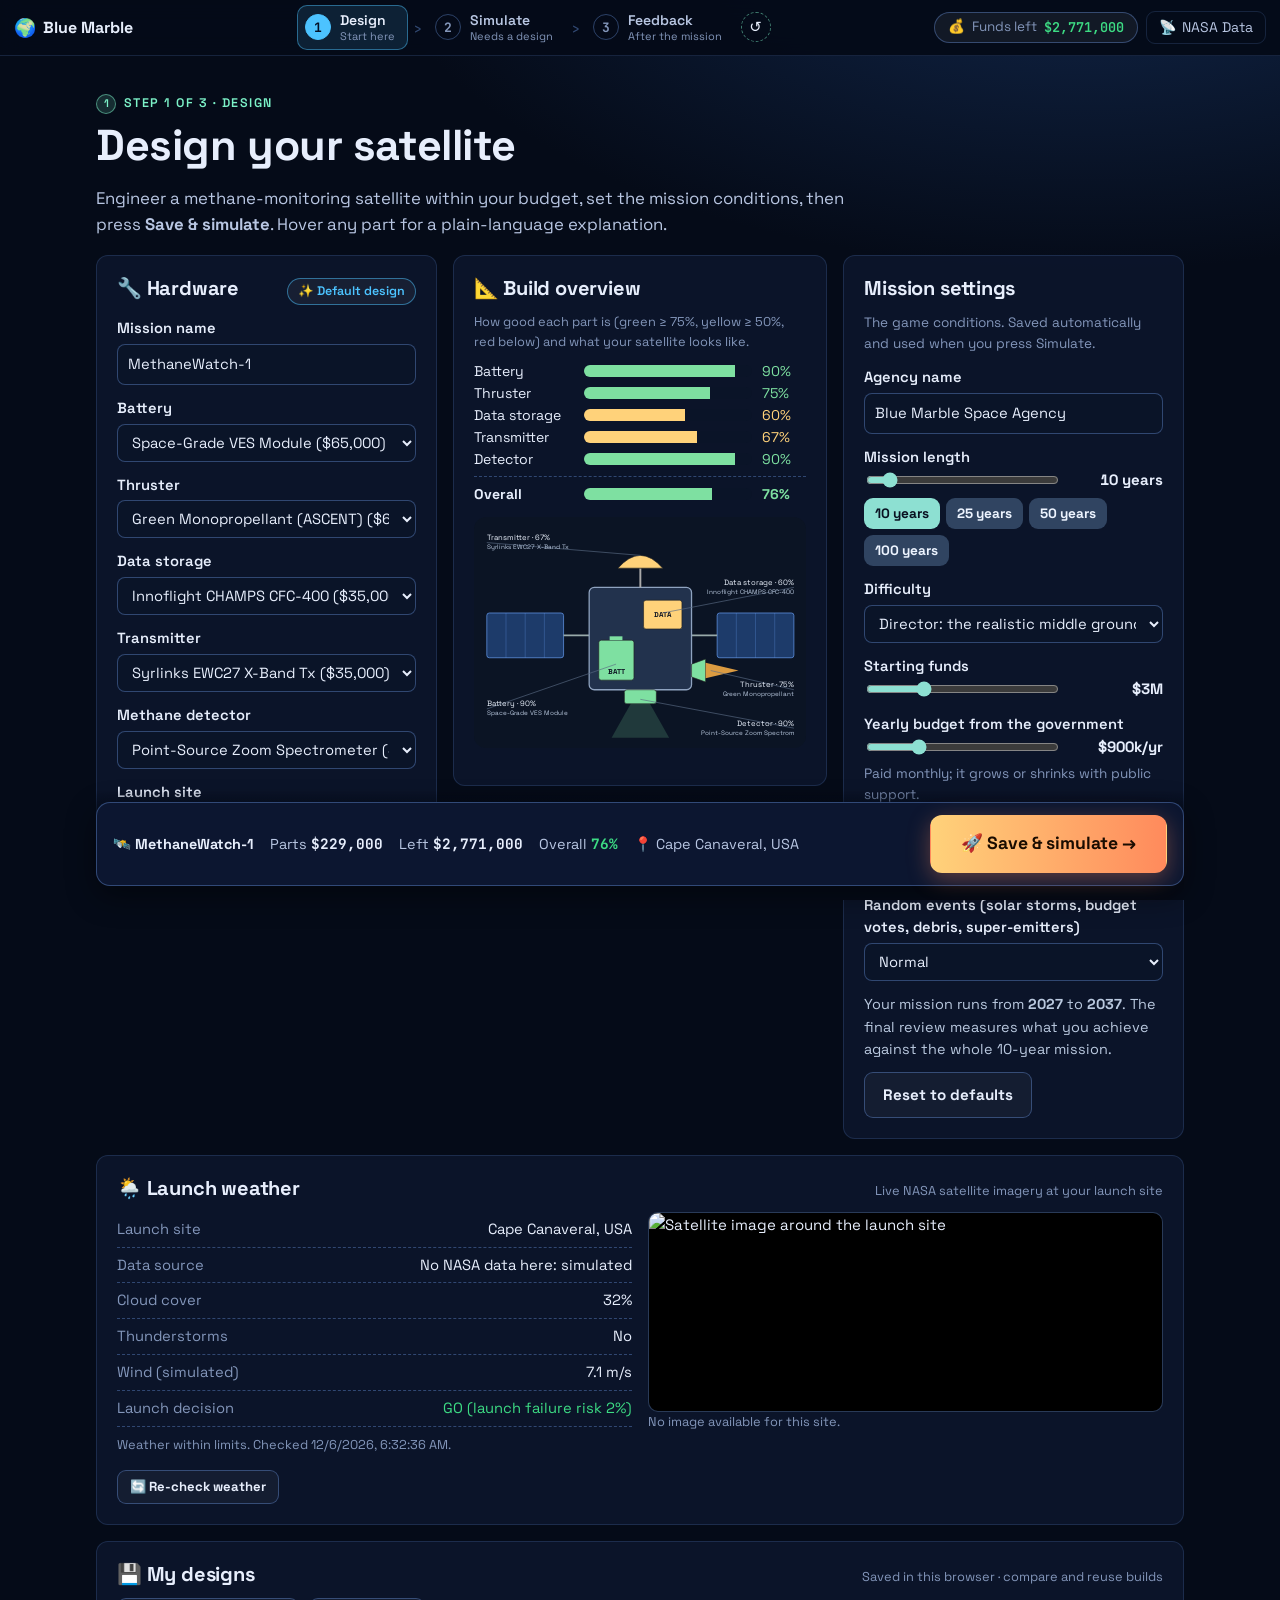
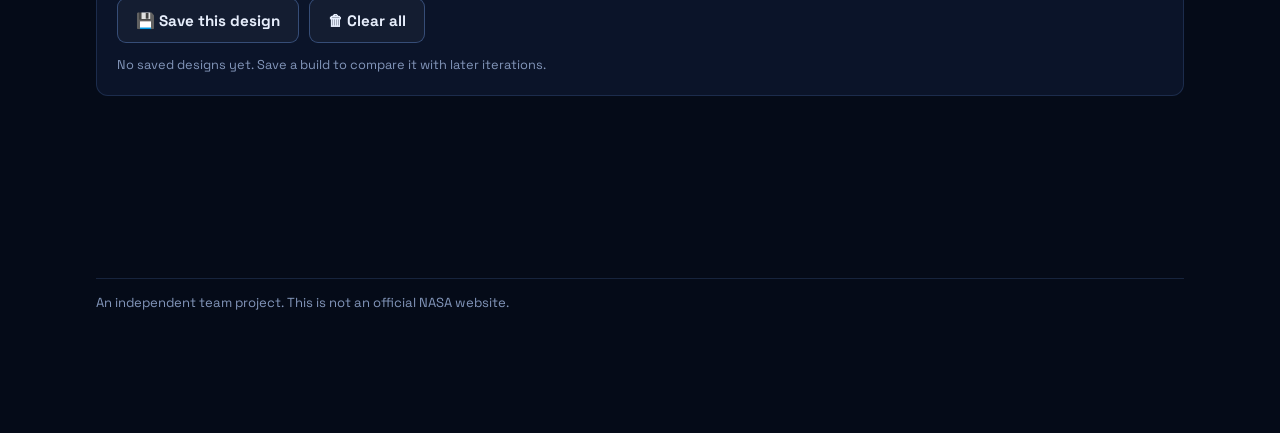
==== commit 60963dcd: "Replace site with patchguard/finetunePOC (b16afd1)" ====
--- a/design.html
+++ b/design.html
@@ -3,39 +3,60 @@
 <head>
   <meta charset="UTF-8">
   <meta name="viewport" content="width=device-width, initial-scale=1">
-  <title>Mission Design | Blue Marble</title>
+  <title>Design · Blue Marble</title>
   <link rel="preconnect" href="https://fonts.googleapis.com">
   <link rel="preconnect" href="https://fonts.gstatic.com" crossorigin>
   <link href="https://fonts.googleapis.com/css2?family=Space+Grotesk:wght@400;500;600;700&family=JetBrains+Mono:wght@400;600&display=swap" rel="stylesheet">
-  <link rel="stylesheet" href="assets/styles.css">
+  <link rel="stylesheet" href="app/theme.css">
+  <link rel="stylesheet" href="app/shell.css">
+  <style>
+    .design-grid { display: grid; grid-template-columns: minmax(0, 1fr) minmax(0, 1.1fr) minmax(0, 1fr); gap: 16px; align-items: start; }
+    .design-grid > .panel { margin-top: 0; }
+    @media (max-width: 1020px) { .design-grid { grid-template-columns: minmax(0, 1fr) minmax(0, 1fr); } .design-grid #mission-settings { grid-column: 1 / -1; } }
+    @media (max-width: 680px) { .design-grid { grid-template-columns: minmax(0, 1fr); } }
+    .focus-flash { animation: flash 1.6s ease-out 2; border-color: var(--methane) !important; box-shadow: 0 0 0 3px rgba(255,138,61,.35); }
+    @keyframes flash { 50% { box-shadow: 0 0 0 6px rgba(255,138,61,.15); } }
+
+    /* feedback carried over from the last mission */
+    .carry { border-color: rgba(255,138,61,.45); background: linear-gradient(135deg, rgba(255,138,61,.08), var(--panel) 55%); }
+    .carry .lessons { display: grid; grid-template-columns: repeat(auto-fit, minmax(240px, 1fr)); gap: 10px; margin-top: 10px; }
+    .lesson { display: flex; gap: 10px; padding: 12px; border-radius: 10px; background: rgba(5,11,24,.55); border: 1px solid var(--line); }
+    .lesson .i { font-size: 1.3rem; line-height: 1; }
+    .lesson .lt { display: block; font-size: .92rem; margin-bottom: 3px; }
+    .lesson p { font-size: .85rem; margin: 0 0 6px; }
+    .lesson button { margin: 0; }
+
+    /* my designs */
+    .lib { display: grid; gap: 8px; margin-top: 12px; }
+    .lib-row { display: flex; align-items: center; gap: 10px; flex-wrap: wrap; padding: 10px 12px; border-radius: 10px; background: var(--bg-2); border: 1px solid var(--line); }
+    .lib-row .name { font-weight: 700; }
+    .lib-row .meta { color: var(--muted); font-size: .82rem; flex: 1; min-width: 160px; }
+    .lib-row button { margin: 0; }
+    .save-row { display: flex; gap: 10px; align-items: center; flex-wrap: wrap; }
+    .save-row button { margin: 0; }
+  </style>
 </head>
-<body class="game-theme">
-  <!-- Same top bar as simulation.html. Tabs open the simulation on that view (simulation.html?view=...). -->
-  <header class="topbar">
-    <a class="brand" href="index.html" title="Mission: Blue Marble start page">🌍 <span>Blue Marble</span></a>
-    <nav class="tabs" aria-label="Game views">
-      <a class="tab-link on" href="design.html" aria-current="page">🔧 <span>Mission Design</span></a>
-      <a class="tab-link" href="simulation.html?view=launch">🚀 <span>Launch</span></a>
-      <a class="tab-link" href="simulation.html?view=ops">📊 <span>Mission Control</span></a>
-      <a class="tab-link" href="simulation.html?view=map">🌡️ <span>Methane Emissions</span></a>
-      <a class="tab-link" href="simulation.html?view=orbit">🛰️ <span>Orbit Viewer</span></a>
-    </nav>
-    <div class="budget-pill" id="topBudgetPill" title="Agency funds left after parts">
-      <span>💰</span>
-      <span class="budget-label">Funds left</span>
-      <b id="topBudget" class="mono">—</b>
-    </div>
-  </header>
-  <main>
-    <p class="label">Mission Control</p>
-    <h1>Design Configuration</h1>
-    <p>Engineer your methane-monitoring satellite within budget and launch mass limits. Choices are saved in your browser.</p>
+<body>
+  <nav id="appbar" data-step="design"></nav>
+  <!-- budget pill: design.js fills #topBudget; the shell moves it into the app bar -->
+  <div id="topBudgetPill" data-appbar-extra title="Agency funds left after parts"><span aria-hidden="true">💰</span><span class="ab-extra-label">Funds left</span><b id="topBudget" class="mono">—</b></div>
+  <script src="app/shell.js"></script>
 
-    <div class="grid">
-      <section class="panel">
-        <h2>Hardware</h2>
+  <main class="wrap">
+    <header class="page-head">
+      <p class="eyebrow"><span class="num">1</span> Step 1 of 3 · Design</p>
+      <h1>Design your satellite</h1>
+      <p class="lead">Engineer a methane-monitoring satellite within your budget, set the mission conditions, then press <b>Save &amp; simulate</b>. Hover any part for a plain-language explanation.</p>
+    </header>
+
+    <!-- what the last mission taught us (app/design-page.js) -->
+    <section class="panel carry" id="carry" hidden></section>
+
+    <div class="design-grid">
+      <section class="panel" id="hardware">
+        <div class="panel-head"><h2 style="margin:0">🔧 Hardware</h2><span class="pill accent" id="starterTag" hidden title="No saved design yet: this is a balanced default build. Change any part to make it yours.">✨ Default design</span></div>
         <label for="missionName">Mission name</label>
-        <input id="missionName" maxlength="40">
+        <input id="missionName" maxlength="40" placeholder="Name your mission, e.g. MethaneWatch-1">
         <label for="battery">Battery</label>
         <select id="battery"></select>
         <label for="thruster">Thruster</label>
@@ -50,28 +71,20 @@
         <select id="site"></select>
       </section>
 
-      <!-- Mission settings (game conditions for the simulation): simulation/settings/mission-settings.js -->
-      <section class="panel" id="mission-settings"></section>
-
-      <section class="panel">
-        <h2>Build Overview</h2>
-        <p class="muted">How good each part is (green ≥ 75%, yellow ≥ 50%, red below) and what your satellite looks like. Hover a part for a simple explanation.</p>
+      <section class="panel" id="overview">
+        <h2>📐 Build overview</h2>
+        <p class="muted small">How good each part is (green ≥ 75%, yellow ≥ 50%, red below) and what your satellite looks like.</p>
         <div id="ratings"></div>
         <div id="satDiagram" style="margin-top:12px"></div>
         <p id="compat" class="bad"></p>
       </section>
+
+      <!-- Mission settings (game conditions for the simulation): simulation/settings/mission-settings.js -->
+      <section class="panel" id="mission-settings"></section>
     </div>
 
-    <section class="panel">
-      <h2>My Designs</h2>
-      <p class="muted">Save this build under its mission name and load it again later. Designs are saved in this browser.</p>
-      <button id="saveNamedBtn">💾 Save design</button>
-      <div id="library"></div>
-    </section>
-
-    <section class="panel">
-      <h2>Launch Weather</h2>
-      <p class="muted">Today's weather at your launch site, read from live NASA satellite imagery. It updates when you change the site.</p>
+    <section class="panel" id="weather">
+      <div class="panel-head"><h2>🌦️ Launch weather</h2><span class="muted small">Live NASA satellite imagery at your launch site</span></div>
       <div class="grid">
         <div>
           <div class="stat"><span>Launch site</span><span id="siteText">—</span></div>
@@ -80,23 +93,35 @@
           <div class="stat"><span>Thunderstorms</span><span id="wStorm">—</span></div>
           <div class="stat"><span>Wind (simulated)</span><span id="wWind">—</span></div>
           <div class="stat"><span>Launch decision</span><span id="wVerdict">—</span></div>
-          <p id="wReasons" class="muted"></p>
-          <button id="weatherBtn" class="secondary">🔄 Re-check weather</button>
+          <p id="wReasons" class="muted small" style="margin-top:8px"></p>
+          <button id="weatherBtn" class="secondary small">🔄 Re-check weather</button>
         </div>
         <div>
           <img id="wImg" class="map" alt="Satellite image around the launch site">
-          <p id="wImgNote" class="muted"></p>
+          <p id="wImgNote" class="muted small"></p>
         </div>
       </div>
     </section>
 
-    <div class="launch-bar">
-      <button id="simulateBtn" class="big-btn">🚀 Simulate Mission</button>
-      <p class="toast" id="toast"></p>
+    <section class="panel" id="library-panel">
+      <div class="panel-head"><h2>💾 My designs</h2><span class="muted small">Saved in this browser · compare and reuse builds</span></div>
+      <div class="save-row"><button id="saveNamedBtn" class="secondary">💾 Save this design</button><button id="clearLibBtn" class="secondary" title="Remove all saved designs, their scores and the last mission's feedback">🗑 Clear all</button><span class="muted small" id="libNote"></span></div>
+      <div class="lib" id="library"></div>
+    </section>
+
+    <div class="action-bar">
+      <div class="inner">
+        <div class="summary" id="designSummary"></div>
+        <div style="display:flex;gap:12px;align-items:center;flex-wrap:wrap">
+          <p class="toast" id="toast" aria-live="polite"></p>
+          <button id="simulateBtn" class="go big">🚀 Save &amp; simulate →</button>
+        </div>
+      </div>
     </div>
 
-    <footer>An independent team project. This is not an official NASA website.</footer>
+    <footer class="site-foot">An independent team project. This is not an official NASA website.</footer>
   </main>
+
   <script src="assets/sites.js"></script>
   <script src="assets/parts.js"></script>
   <script src="assets/sat-diagram.js"></script>
@@ -105,5 +130,7 @@
   <script src="assets/design.js"></script>
   <script src="simulation/js/config.js"></script>
   <script src="simulation/settings/mission-settings.js"></script>
+  <script src="app/lessons.js"></script>
+  <script src="app/design-page.js"></script>
 </body>
 </html>
--- a/app/theme.css
+++ b/app/theme.css
@@ -0,0 +1,185 @@
+/* =========================================================================
+   Mission: Blue Marble — shared theme for the document-style pages
+   (Home, Design, Feedback, NASA Data). Tokens are the game theme from
+   simulation/css/sim.css so every page looks like the simulation.
+   ========================================================================= */
+:root {
+  --bg: #050b18;
+  --bg-2: #0a1428;
+  --panel: rgba(12, 22, 44, 0.92);
+  --panel-solid: #0c1630;
+  --line: rgba(120, 170, 255, 0.16);
+  --line-strong: rgba(120, 170, 255, 0.34);
+  --text: #e7eefc;
+  --text-2: #b8c6e2;
+  --muted: #8396ba;
+  --accent: #4cc3ff;
+  --accent-2: #7cf2c8;
+  --good: #3ddc84;
+  --warn: #ffc24b;
+  --fail: #ff5d6c;
+  --methane: #ff8a3d;
+  --star: #ffd257;
+  --radius: 12px;
+  --font: 'Space Grotesk', system-ui, sans-serif;
+  --mono: 'JetBrains Mono', ui-monospace, monospace;
+  --grad: linear-gradient(135deg, #2b8cff, #23c6d8);
+  --grad-go: linear-gradient(90deg, #ffd27a, #ff8a5c);
+  color-scheme: dark;
+}
+* { box-sizing: border-box; }
+html, body { margin: 0; }
+body {
+  min-height: 100vh; color: var(--text); font-family: var(--font); font-size: 15px; line-height: 1.55;
+  background: radial-gradient(1200px 600px at 85% -10%, #12284d 0%, transparent 60%), var(--bg);
+  background-attachment: fixed;
+}
+a { color: var(--accent); }
+h1, h2, h3 { line-height: 1.2; letter-spacing: -0.01em; }
+h1 { font-size: clamp(1.9rem, 4.2vw, 2.7rem); margin: .15em 0 .3em; }
+h2 { font-size: 1.25rem; margin: 0 0 .6em; }
+h3 { font-size: 13px; text-transform: uppercase; letter-spacing: .09em; color: var(--muted); font-weight: 600; margin: 16px 0 8px; }
+p { margin: 0 0 .7em; color: var(--text-2); }
+.muted { color: var(--muted); }
+.small { font-size: .8rem; }
+.mono { font-family: var(--mono); }
+.ok { color: var(--good); } .bad { color: var(--fail); } .warn { color: var(--warn); }
+[hidden] { display: none !important; }
+
+/* ---------- page layout ---------- */
+.wrap { max-width: 1120px; margin: 0 auto; padding: 28px 16px 120px; }
+.page-head { margin: 6px 0 18px; }
+.eyebrow { display: inline-flex; align-items: center; gap: 8px; color: var(--accent-2); letter-spacing: .12em; text-transform: uppercase; font-size: .78rem; font-weight: 600; margin: 0; }
+.eyebrow .num { display: inline-grid; place-items: center; width: 20px; height: 20px; border-radius: 50%; background: rgba(124,242,200,.15); border: 1px solid rgba(124,242,200,.5); font-size: 11px; letter-spacing: 0; }
+.lead { font-size: 1.05rem; max-width: 760px; }
+.label { color: var(--accent-2); letter-spacing: .1em; text-transform: uppercase; font-size: .78rem; font-weight: 600; margin: 0; }
+.panel { margin-top: 16px; padding: 20px; background: var(--panel); border: 1px solid var(--line); border-radius: var(--radius); min-width: 0; }
+.panel > h2:first-child { margin-top: 0; }
+.panel-head { display: flex; align-items: baseline; justify-content: space-between; gap: 12px; flex-wrap: wrap; }
+.grid { display: grid; grid-template-columns: repeat(auto-fit, minmax(280px, 1fr)); gap: 16px; }
+.grid > .panel { margin-top: 0; }
+.grid-gap { margin-top: 16px; }
+footer.site-foot { margin-top: 48px; color: var(--muted); font-size: .82rem; border-top: 1px solid var(--line); padding-top: 14px; }
+
+/* ---------- form controls ---------- */
+label { display: block; margin-top: 12px; font-weight: 600; font-size: .92rem; }
+select, input[type=text], input[type=date], input[type=number], input:not([type]) {
+  width: 100%; margin-top: 4px; padding: 8px 10px; font: inherit; font-size: .92rem;
+  background: var(--bg-2); color: var(--text); border: 1px solid var(--line-strong); border-radius: 8px;
+}
+input[type=range] { accent-color: var(--accent); }
+input[type=checkbox] { accent-color: var(--accent); width: auto; }
+select:focus-visible, input:focus-visible, button:focus-visible, a:focus-visible { outline: 2px solid var(--accent); outline-offset: 2px; }
+
+/* buttons: <button> and .btn links share one look */
+button, .btn {
+  display: inline-flex; align-items: center; justify-content: center; gap: 6px; margin: 12px 10px 0 0;
+  padding: 10px 18px; font: inherit; font-weight: 700; font-size: .95rem; text-decoration: none; cursor: pointer;
+  color: #031026; background: var(--grad); border: 1px solid transparent; border-radius: 9px;
+  transition: filter .15s, transform .1s;
+}
+button:hover:not(:disabled), .btn:hover { filter: brightness(1.12); }
+button:active:not(:disabled), .btn:active { transform: translateY(1px); }
+button:disabled { opacity: .45; cursor: not-allowed; }
+button.secondary, .btn.ghost { background: rgba(255,255,255,.04); color: var(--text); border-color: var(--line-strong); }
+button.secondary:hover, .btn.ghost:hover { border-color: var(--accent); }
+.btn.go, button.go { color: #1a0c00; background: var(--grad-go); box-shadow: 0 6px 22px rgba(255,138,92,.35); }
+.btn.big, button.big { padding: 14px 30px; font-size: 1.1rem; border-radius: 12px; }
+.btn.small, button.small { padding: 6px 12px; font-size: .82rem; margin-top: 6px; }
+.btn-row { display: flex; flex-wrap: wrap; gap: 10px; align-items: center; margin-top: 14px; }
+.btn-row > * { margin: 0; }
+
+/* ---------- data bits used by the design / data pages ---------- */
+.stat { display: flex; justify-content: space-between; gap: 12px; border-bottom: 1px dashed var(--line-strong); padding: 6px 0; font-size: .92rem; }
+.stat > span:first-child { color: var(--muted); }
+.bar { height: 10px; background: var(--bg-2); border-radius: 6px; overflow: hidden; margin: 4px 0 10px; }
+.bar > div { height: 100%; background: var(--accent-2); transition: width .2s; }
+.rating { display: grid; grid-template-columns: 100px 1fr 44px; align-items: center; gap: 10px; font-size: .88rem; }
+.rating .bar { height: 12px; margin: 5px 0; }
+.rating.overall { font-weight: 700; border-top: 1px dashed var(--line-strong); margin-top: 6px; padding-top: 6px; }
+.legend { margin-top: 14px; padding: 14px 16px; background: var(--bg-2); border: 1px solid var(--line); border-radius: 10px; }
+.toast { min-height: 1.4em; color: var(--accent-2); margin: 0; }
+.map { width: 100%; border-radius: 10px; border: 1px solid var(--line-strong); background: #000; min-height: 200px; display: block; }
+.note { padding: 12px 14px; border-radius: 10px; border: 1px solid var(--line-strong); background: rgba(76,195,255,.06); color: var(--text-2); }
+.note.warn { border-color: rgba(255,194,75,.45); background: rgba(255,194,75,.07); }
+.note.good { border-color: rgba(61,220,132,.45); background: rgba(61,220,132,.07); }
+.pill { display: inline-flex; align-items: center; gap: 6px; padding: 3px 10px; border-radius: 999px; font-size: .78rem; font-weight: 600;
+  background: rgba(255,255,255,.05); border: 1px solid var(--line-strong); color: var(--text-2); white-space: nowrap; }
+.pill.good { color: var(--good); border-color: rgba(61,220,132,.45); }
+.pill.warn { color: var(--warn); border-color: rgba(255,194,75,.45); }
+.pill.bad { color: var(--fail); border-color: rgba(255,93,108,.45); }
+.pill.accent { color: var(--accent); border-color: rgba(76,195,255,.5); }
+.stars { color: var(--star); letter-spacing: 1px; } .stars .off { color: rgba(255,255,255,.15); }
+
+/* hover notes explaining each part (assets/part-notes.js) */
+[data-note-cat] { cursor: help; }
+select[data-note-cat] { cursor: pointer; }
+.part-note { position: fixed; z-index: 2000; max-width: 300px; padding: 10px 12px; border-radius: 10px; pointer-events: none;
+  background: var(--panel-solid); border: 1px solid var(--line-strong); box-shadow: 0 8px 24px rgba(0,0,0,.5); color: var(--text); font-size: 13px; line-height: 1.45; }
+.part-note p { margin: 6px 0 0; color: var(--text); }
+.part-note .note-title { font-weight: 700; }
+.part-note .note-rating { font-size: 12px; color: var(--accent-2); }
+.part-note .note-cat { font-size: 12px; color: var(--muted); border-top: 1px dashed var(--line); padding-top: 6px; }
+
+/* sticky action bar at the bottom of a step page */
+.action-bar { position: sticky; bottom: 0; z-index: 50; margin-top: 24px; padding: 12px 0 14px;
+  background: linear-gradient(to top, var(--bg) 70%, rgba(5,11,24,0)); }
+.action-bar .inner { display: flex; align-items: center; gap: 14px; flex-wrap: wrap; justify-content: space-between;
+  padding: 12px 16px; border-radius: 14px; background: var(--panel-solid); border: 1px solid var(--line-strong); box-shadow: 0 10px 30px rgba(0,0,0,.45); }
+.action-bar .summary { display: flex; gap: 16px; flex-wrap: wrap; font-size: .9rem; color: var(--text-2); }
+.action-bar .summary b { color: var(--text); }
+.action-bar button, .action-bar .btn { margin: 0; }
+
+/* segmented sub-navigation (NASA Data pages) */
+.subnav { display: flex; width: fit-content; flex-wrap: wrap; gap: 2px; padding: 3px; border-radius: 10px; background: rgba(255,255,255,.04); border: 1px solid var(--line); margin-bottom: 6px; }
+.subnav a { padding: 7px 14px; border-radius: 7px; color: var(--muted); text-decoration: none; font-weight: 600; font-size: .9rem; }
+.subnav a:hover { color: var(--text); }
+.subnav a.on { color: var(--text); background: rgba(76,195,255,.18); }
+
+@media (max-width: 640px) {
+  .panel { padding: 16px; }
+  .wrap { padding-top: 18px; }
+}
+@media (prefers-reduced-motion: reduce) { *, *::before, *::after { animation: none !important; transition: none !important; } }
+
+/* ---------- design check: errors from the engine's own rules (app/engine-check.js) ---------- */
+.check-panel { border-width: 2px; }
+.check-panel.fail { border-color: rgba(255,93,108,.75); background: linear-gradient(135deg, rgba(255,93,108,.14), var(--panel) 60%); }
+.check-panel.warn { border-color: rgba(255,194,75,.6); background: linear-gradient(135deg, rgba(255,194,75,.09), var(--panel) 60%); }
+.check-panel.ok { border-color: rgba(61,220,132,.5); background: linear-gradient(135deg, rgba(61,220,132,.08), var(--panel) 60%); }
+.check-head { display: flex; align-items: center; gap: 14px; flex-wrap: wrap; }
+.check-head .big { font-size: 2rem; line-height: 1; }
+.check-head h2 { margin: 0; font-size: 1.2rem; }
+.check-panel.fail .check-head h2 { color: var(--fail); }
+.check-panel.warn .check-head h2 { color: var(--warn); }
+.check-panel.ok .check-head h2 { color: var(--good); }
+.check-head .score { margin-left: auto; text-align: right; font-family: var(--mono); }
+.check-head .score b { font-size: 1.6rem; }
+.issues { display: grid; gap: 8px; margin-top: 12px; }
+.issue { display: grid; grid-template-columns: auto 1fr auto; gap: 10px; align-items: center; padding: 10px 12px; border-radius: 10px; background: rgba(5,11,24,.6); border: 1px solid var(--line); border-left-width: 4px; }
+.issue.fail { border-left-color: var(--fail); }
+.issue.warn { border-left-color: var(--warn); }
+.issue.info { border-left-color: var(--accent); }
+.issue .tag { font-size: .7rem; font-weight: 800; letter-spacing: .08em; padding: 3px 7px; border-radius: 6px; white-space: nowrap; }
+.issue.fail .tag { background: var(--fail); color: #fff; }
+.issue.warn .tag { background: var(--warn); color: #241600; }
+.issue.info .tag { background: rgba(76,195,255,.2); color: var(--accent); }
+.issue b { display: block; font-size: .92rem; }
+.issue small { color: var(--muted); font-size: .82rem; }
+.issue button, .issue .btn { margin: 0; }
+.issue.info-more { display: none; }
+.issues.show-info .issue.info-more { display: grid; }
+@media (max-width: 560px) { .issue { grid-template-columns: 1fr; } }
+
+/* a form field the design check blames */
+select.field-fail, input.field-fail { border: 2px solid var(--fail); background: rgba(255,93,108,.1); box-shadow: 0 0 0 3px rgba(255,93,108,.18); }
+select.field-warn, input.field-warn { border: 2px solid var(--warn); background: rgba(255,194,75,.07); }
+.flag { display: inline-block; margin-left: 8px; padding: 1px 7px; border-radius: 6px; font-size: .7rem; font-weight: 800; letter-spacing: .05em; vertical-align: 1px; }
+.flag.fail { background: var(--fail); color: #fff; }
+.flag.warn { background: var(--warn); color: #241600; }
+.pill.fail-solid { background: var(--fail); color: #fff; border-color: var(--fail); }
+
+.check-panel.todo { border-color: rgba(76,195,255,.5); background: linear-gradient(135deg, rgba(76,195,255,.08), var(--panel) 60%); }
+.check-panel.todo .check-head h2 { color: var(--accent); }
+.flag.todo { background: rgba(76,195,255,.2); color: var(--accent); border: 1px solid rgba(76,195,255,.5); }
+.check-head > div:not(.score) { flex: 1; min-width: 220px; }
--- a/app/shell.css
+++ b/app/shell.css
@@ -0,0 +1,63 @@
+/* =========================================================================
+   Mission: Blue Marble — the one app bar every page shares (app/shell.js).
+   Every class starts with ab- so it never clashes with the simulation's CSS.
+   ========================================================================= */
+.ab {
+  --ab-h: 56px;
+  position: sticky; top: 0; z-index: 1000; display: flex; align-items: center; gap: 14px; height: var(--ab-h); padding: 0 14px;
+  background: rgba(5, 11, 24, .96); border-bottom: 1px solid rgba(120,170,255,.16); backdrop-filter: blur(10px);
+  font-family: 'Space Grotesk', system-ui, sans-serif; color: #e7eefc; font-size: 14px; line-height: 1.2;
+}
+.ab a { text-decoration: none; color: inherit; }
+.ab-brand { display: inline-flex; align-items: center; gap: 7px; font-weight: 700; font-size: 16px; white-space: nowrap; }
+.ab-brand:hover span { text-decoration: underline; }
+.ab-brand .ab-globe { font-size: 18px; }
+
+/* the loop: 1 Design → 2 Simulate → 3 Feedback ↺ */
+.ab-steps { display: flex; align-items: center; gap: 4px; margin: 0 auto; padding: 0; list-style: none; min-width: 0; }
+.ab-step { position: relative; display: flex; align-items: center; gap: 9px; padding: 6px 12px 6px 7px; border-radius: 10px; border: 1px solid transparent; white-space: nowrap; }
+.ab-step:hover { background: rgba(255,255,255,.04); }
+.ab-n { flex: none; display: grid; place-items: center; width: 26px; height: 26px; border-radius: 50%; font-weight: 700; font-size: 13px;
+  border: 1.5px solid rgba(120,170,255,.34); color: #8396ba; font-family: 'JetBrains Mono', ui-monospace, monospace; }
+.ab-t { display: grid; gap: 1px; }
+.ab-t b { font-weight: 600; font-size: 14px; color: #b8c6e2; }
+.ab-t small { font-size: 11px; color: #8396ba; max-width: 150px; overflow: hidden; text-overflow: ellipsis; }
+.ab-step.done .ab-n { border-color: rgba(61,220,132,.7); color: #3ddc84; background: rgba(61,220,132,.1); }
+.ab-step.live .ab-n { border-color: rgba(255,194,75,.8); color: #ffc24b; }
+.ab-step.on { background: rgba(76,195,255,.13); border-color: rgba(76,195,255,.45); }
+.ab-step.on .ab-n { border-color: #4cc3ff; background: #4cc3ff; color: #031026; }
+.ab-step.on .ab-t b { color: #e7eefc; }
+.ab-step.next::after { content: ''; position: absolute; top: 5px; left: 26px; width: 8px; height: 8px; border-radius: 50%; background: #ff8a3d; box-shadow: 0 0 8px #ff8a3d; animation: ab-pulse 1.8s ease-in-out infinite; }
+@keyframes ab-pulse { 50% { opacity: .35; } }
+.ab-sep { color: rgba(120,170,255,.4); font-size: 16px; padding: 0 2px; user-select: none; }
+.ab-loop { display: grid; place-items: center; width: 30px; height: 30px; margin-left: 2px; border-radius: 50%; border: 1px dashed rgba(124,242,200,.5); color: #7cf2c8; font-size: 15px; }
+.ab-loop:hover { background: rgba(124,242,200,.1); }
+
+.ab-right { display: flex; align-items: center; gap: 8px; flex: none; }
+.ab-link { display: inline-flex; align-items: center; gap: 6px; padding: 7px 12px; border-radius: 9px; color: #b8c6e2 !important; border: 1px solid rgba(120,170,255,.16); white-space: nowrap; }
+.ab-link:hover { color: #e7eefc !important; border-color: rgba(76,195,255,.6); }
+.ab-link.on { color: #e7eefc !important; background: rgba(76,195,255,.13); border-color: rgba(76,195,255,.45); }
+/* page-specific pill moved into the bar (e.g. the Design page's budget) */
+.ab-extra { display: flex; align-items: center; gap: 7px; padding: 6px 13px; border-radius: 999px; background: rgba(255,255,255,.06); border: 1px solid rgba(120,170,255,.34); white-space: nowrap; font-size: 13.5px; }
+.ab-extra .ab-extra-label { color: #8396ba; }
+.ab-extra b { font-family: 'JetBrains Mono', ui-monospace, monospace; font-weight: 600; }
+.ab-extra .ok { color: #3ddc84; } .ab-extra .bad { color: #ff5d6c; }
+
+@media (max-width: 1080px) {
+  .ab-t small { display: none; }
+  .ab-brand span { display: none; }
+}
+@media (max-width: 760px) {
+  .ab { gap: 8px; padding: 0 10px; }
+  .ab-step { padding: 5px 7px 5px 5px; gap: 6px; }
+  .ab-t b { font-size: 13px; }
+  .ab-link span, .ab-extra .ab-extra-label { display: none; }
+  .ab-sep { padding: 0; }
+}
+@media (max-width: 520px) {
+  .ab-t { display: none; }
+  .ab-step.on .ab-t { display: grid; }
+  .ab-loop { display: none; }
+  .ab-extra { padding: 5px 9px; }
+}
+@media (prefers-reduced-motion: reduce) { .ab-step.next::after { animation: none; } }
